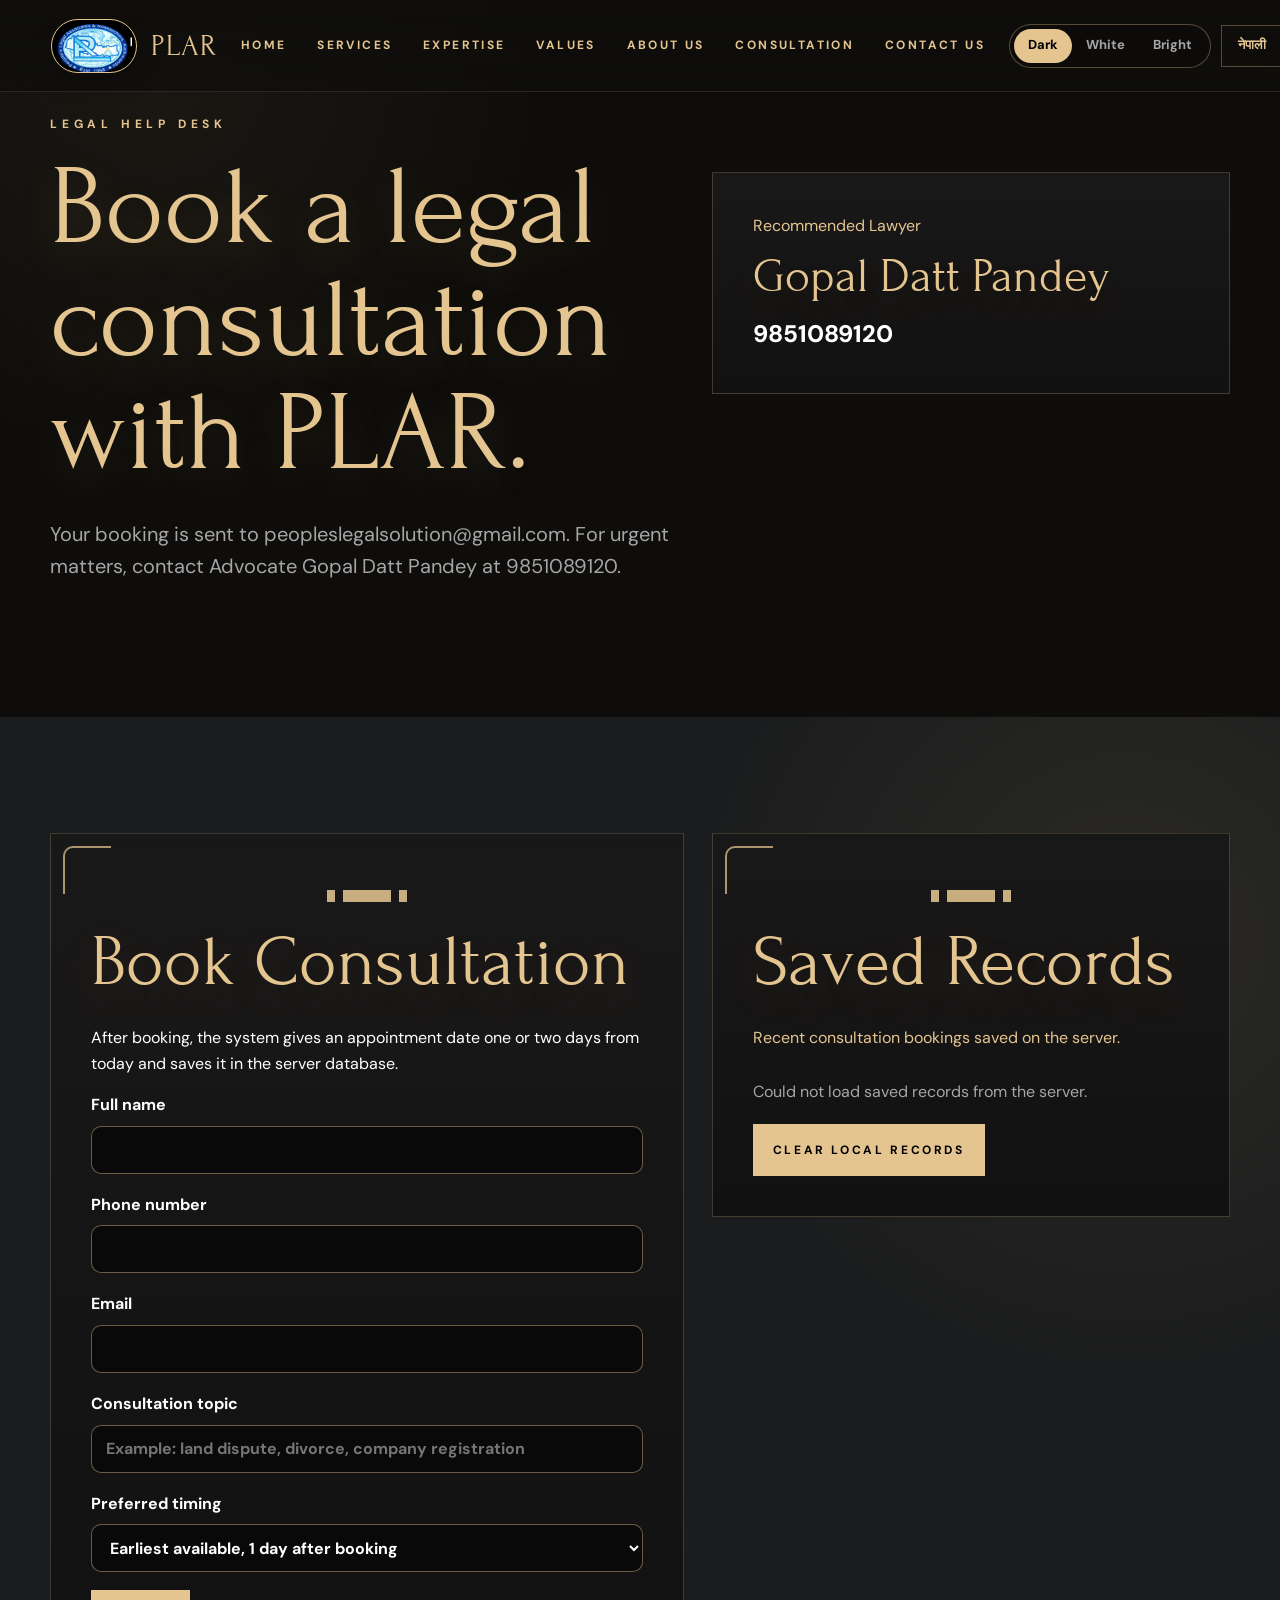
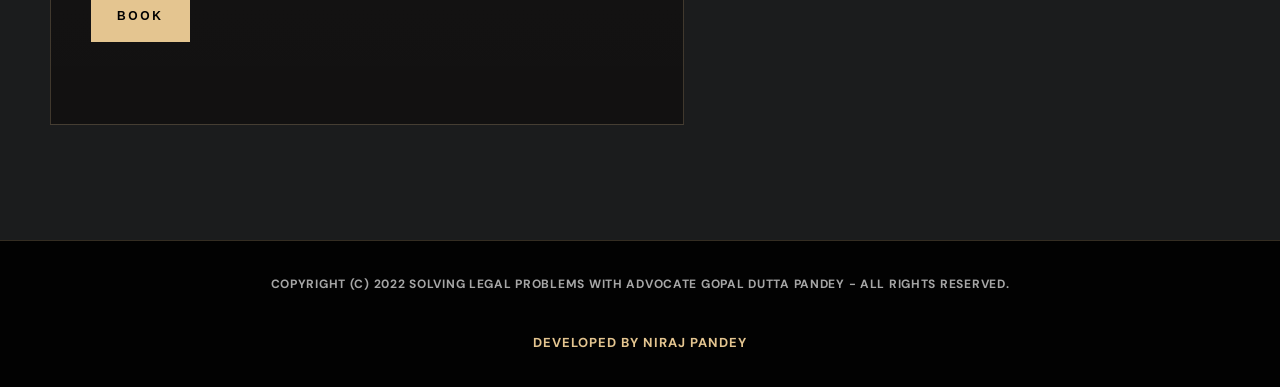
==== consultation.html @ d19a9595 "Fix static image paths for Pages" ====
<!DOCTYPE html>
<html lang="en">
<head>
  <meta charset="UTF-8">
  <meta name="viewport" content="width=device-width, initial-scale=1.0">
  <title>Consultation - People's Legal Associates and Researcher</title>
  <link rel="preconnect" href="https://fonts.googleapis.com">
  <link rel="preconnect" href="https://fonts.gstatic.com" crossorigin>
  <link href="https://fonts.googleapis.com/css2?family=DM+Sans:wght@400;700&family=Forum&display=swap" rel="stylesheet">
  <link rel="stylesheet" href="css/legal.css?v=23">
</head>
<body data-theme="dark">
  <header class="site-header">
    <a class="brand" href="index.html" aria-label="PLAR home">
      <span class="brand-mark"><img src="public/home/plar-seal-full.png" alt=""></span>
      <span class="brand-text">PLAR</span>
    </a>
    <button class="menu-toggle" type="button" aria-label="Toggle navigation" data-i18n="menu">Menu</button>
    <nav class="site-nav" aria-label="Primary navigation">
      <a href="index.html#home" data-i18n="navHome">Home</a>
      <a href="index.html#services" data-i18n="navServices">Services</a>
      <a href="index.html#expertise" data-i18n="navExpertise">Expertise</a>
      <a href="index.html#values" data-i18n="navValues">Values</a>
      <a href="index.html#about" data-i18n="navAbout">About Us</a>
      <a href="consultation.html" data-i18n="navConsultation">Consultation</a>
      <a href="index.html#contact" data-i18n="navContact">Contact Us</a>
    </nav>
    <div class="site-actions" aria-label="Display options">
      <div class="segmented-control" role="group" aria-label="Theme">
        <button type="button" class="mode-option is-active" data-theme-choice="dark" data-i18n="darkMode">Dark</button>
        <button type="button" class="mode-option" data-theme-choice="light" data-i18n="lightMode">White</button>
        <button type="button" class="mode-option" data-theme-choice="bright" data-i18n="brightMode">Bright</button>
      </div>
      <button type="button" class="language-toggle" data-lang-toggle data-i18n="languageButton">नेपाली</button>
      <a class="header-cta" href="#booking" data-i18n="bookConsultation">Book Consultation</a>
    </div>
  </header>

  <main>
    <section class="section consultation-hero">
      <div class="wrap page-kicker" data-i18n="kicker">Legal Help Desk</div>
      <div class="wrap consultation-grid">
        <div>
          <h1 data-i18n="heroTitle">Book a legal consultation with PLAR.</h1>
          <p class="consultation-lead" data-i18n="heroBody">Your booking is sent to peopleslegalsolution@gmail.com. For urgent matters, contact Advocate Gopal Datt Pandey at 9851089120.</p>
        </div>
        <aside class="lawyer-mini-card">
          <span data-i18n="recommended">Recommended Lawyer</span>
          <h2>Gopal Datt Pandey</h2>
          <a href="tel:+9779851089120">9851089120</a>
        </aside>
      </div>
    </section>

    <section id="booking" class="section">
      <div class="wrap booking-layout">
        <section class="tool-card">
          <h2 data-i18n="bookingTitle">Book Consultation</h2>
          <p data-i18n="bookingBody">After booking, the system gives an appointment date one or two days from today and saves it in the server database.</p>
          <form id="bookingForm" class="smart-form">
            <label><span data-i18n="fullName">Full name</span> <input name="name" type="text" autocomplete="name" required></label>
            <label><span data-i18n="phone">Phone number</span> <input name="phone" type="tel" autocomplete="tel" required></label>
            <label><span data-i18n="email">Email</span> <input name="email" type="email" autocomplete="email"></label>
            <label><span data-i18n="topic">Consultation topic</span> <input name="topic" type="text" required placeholder="Example: land dispute, divorce, company registration" data-i18n-placeholder="topicPlaceholder"></label>
            <label>
              <span data-i18n="timing">Preferred timing</span>
              <select name="timing" required>
                <option data-i18n="timingOne">Earliest available, 1 day after booking</option>
                <option data-i18n="timingTwo">2 days after booking</option>
              </select>
            </label>
            <button class="dark-button form-button" type="submit" data-i18n="book">Book</button>
            <p id="bookingStatus" class="form-status" role="status"></p>
          </form>
        </section>

        <aside class="records-card">
          <h2 data-i18n="recordsTitle">Saved Records</h2>
          <p data-i18n="recordsBody">Recent consultation bookings saved on the server.</p>
          <div id="savedRecords" class="saved-records"></div>
          <button id="clearRecords" class="clear-button" type="button" data-i18n="clearRecords">Clear Local Records</button>
        </aside>
      </div>
    </section>
  </main>

  <footer class="footer">
    <div class="wrap">
      <p data-i18n="copyright">Copyright (c) 2022 SOLVING LEGAL PROBLEMS WITH ADVOCATE GOPAL DUTTA PANDEY - All Rights Reserved.</p>
      <p class="developer-credit" data-i18n="developerCredit">Developed by Niraj Pandey</p>
    </div>
  </footer>

  <script src="js/consultation.js?v=4"></script>
</body>
</html>
---- css/legal.css ----
:root {
  --radius: 28px;
  --small-radius: 14px;
  --ease: 0.22s ease;
  --font-sans: Poppins, Arial, sans-serif;
  --font-serif: "Cormorant Garamond", Georgia, serif;
  --font-display: "Cormorant Garamond", Georgia, serif;
  --gold: #d4af37;
  --gold-light: #f3d879;
  --gold-soft: #c9a227;
  --gold-deep: #8f6d1f;
  --gold-shadow: #4c3810;
  --gold-hover: #e3c154;
}

body[data-theme="dark"] {
  --page: #080808;
  --page-glow: radial-gradient(circle at 18% 0%, rgba(212, 175, 55, 0.14), transparent 32%),
    linear-gradient(180deg, #080808 0%, #050505 100%);
  --navbar: #080808;
  --surface: #080808;
  --surface-2: #111111;
  --panel: #101010;
  --panel-soft: #15130d;
  --text: #f5f5f5;
  --muted: #e7e1d3;
  --quiet: #c9a227;
  --line: rgba(212, 175, 55, 0.34);
  --button: var(--gold);
  --button-hover: var(--gold-hover);
  --button-text: #080808;
  --shadow: rgba(0, 0, 0, 0.34);
  --section-title: #d4af37;
  --section-body: #f5f5f5;
  --hero-overlay: linear-gradient(90deg, rgba(0, 0, 0, 0.9) 0%, rgba(0, 0, 0, 0.62) 42%, rgba(0, 0, 0, 0.86) 100%),
    linear-gradient(0deg, rgba(0, 0, 0, 0.84) 0%, transparent 42%);
}

body[data-theme="light"] {
  --page: #080808;
  --page-glow: radial-gradient(circle at 18% 0%, rgba(212, 175, 55, 0.14), transparent 32%),
    linear-gradient(180deg, #080808 0%, #050505 100%);
  --navbar: #080808;
  --surface: #080808;
  --surface-2: #111111;
  --panel: #101010;
  --panel-soft: #15130d;
  --text: #f5f5f5;
  --muted: #e7e1d3;
  --quiet: #c9a227;
  --line: rgba(212, 175, 55, 0.34);
  --button: var(--gold);
  --button-hover: var(--gold-hover);
  --button-text: #080808;
  --shadow: rgba(0, 0, 0, 0.34);
  --section-title: #d4af37;
  --section-body: #f5f5f5;
  --hero-overlay: linear-gradient(90deg, rgba(0, 0, 0, 0.9) 0%, rgba(0, 0, 0, 0.62) 42%, rgba(0, 0, 0, 0.86) 100%),
    linear-gradient(0deg, rgba(0, 0, 0, 0.84) 0%, transparent 42%);
}

* {
  box-sizing: border-box;
}

html {
  scroll-behavior: smooth;
}

body {
  margin: 0;
  color: var(--text);
  background: var(--page);
  background-image: var(--page-glow);
  background-attachment: fixed;
  font-family: var(--font-sans);
  line-height: 1.6;
  text-rendering: optimizeLegibility;
  transition: background-color var(--ease), color var(--ease);
}

img {
  display: block;
  max-width: 100%;
  height: auto;
}

a {
  color: inherit;
  text-decoration: none;
}

.wrap {
  width: min(1560px, calc(100% - 48px));
  margin: 0 auto;
}

.site-header {
  position: fixed;
  inset: 22px 0 auto;
  z-index: 20;
  width: min(1560px, calc(100% - 48px));
  min-height: 74px;
  margin: 0 auto;
  display: flex;
  align-items: center;
  gap: 24px;
  padding: 14px 22px;
  border: 1px solid color-mix(in srgb, var(--gold) 70%, transparent);
  border-radius: 999px;
  background: var(--navbar);
  box-shadow:
    0 0 0 5px rgba(9, 9, 9, 0.16),
    0 22px 60px var(--shadow);
  backdrop-filter: blur(22px);
  -webkit-backdrop-filter: blur(22px);
}

.brand {
  display: inline-flex;
  align-items: center;
  gap: 12px;
  flex: 0 0 auto;
  min-width: max-content;
}

.brand-mark {
  display: grid;
  width: 78px;
  height: 48px;
  place-items: center;
  overflow: hidden;
  border: 1px solid color-mix(in srgb, var(--button) 64%, transparent);
  border-radius: 999px;
  background: #071b50;
  box-shadow: 0 10px 24px rgba(0, 0, 0, 0.22);
}

.brand-mark img {
  width: 100%;
  max-width: 100%;
  height: 100%;
  object-fit: contain;
  padding: 2px;
}

.brand-text {
  font-family: var(--font-serif);
  font-size: 30px;
  font-weight: 700;
  line-height: 1;
  letter-spacing: 0.03em;
}

.site-nav {
  margin: 0 auto;
  display: flex;
  align-items: center;
  gap: 26px;
}

.site-nav a {
  color: var(--muted);
  font-size: 13px;
  font-weight: 800;
  letter-spacing: 0.02em;
  white-space: nowrap;
  transition: color var(--ease);
}

.site-nav a:hover {
  color: var(--text);
}

.site-actions {
  display: flex;
  align-items: center;
  gap: 10px;
}

.segmented-control {
  display: flex;
  padding: 4px;
  border: 1px solid var(--line);
  border-radius: 999px;
  background: color-mix(in srgb, var(--panel-soft) 82%, transparent);
}

.mode-option,
.language-toggle,
.menu-toggle {
  border: 0;
  color: var(--muted);
  background: transparent;
  font: inherit;
  font-size: 13px;
  font-weight: 700;
  cursor: pointer;
}

.mode-option {
  min-height: 34px;
  padding: 0 14px;
  border-radius: 999px;
}

.mode-option.is-active {
  background: var(--button);
  color: var(--button-text);
}

.language-toggle {
  min-height: 42px;
  padding: 0 16px;
  border: 1px solid var(--line);
  border-radius: 999px;
  color: var(--text);
}

.header-cta,
.dark-button,
.primary-button,
.secondary-button,
.floating-cta {
  display: inline-flex;
  min-height: 46px;
  align-items: center;
  justify-content: center;
  padding: 0 24px;
  border: 1px solid var(--line);
  border-radius: 999px;
  font-weight: 800;
  letter-spacing: 0.02em;
  transition: transform var(--ease), background var(--ease), color var(--ease), border-color var(--ease);
}

.header-cta,
.primary-button,
.dark-button {
  background: var(--button);
  color: var(--button-text);
  border-color: transparent;
}

.secondary-button,
.floating-cta {
  border-color: color-mix(in srgb, var(--gold) 58%, transparent);
  background: rgba(9, 9, 9, 0.62);
  color: var(--gold);
}

.header-cta:hover,
.dark-button:hover,
.primary-button:hover,
.secondary-button:hover,
.floating-cta:hover {
  background: var(--button-hover);
  color: var(--button-text);
  transform: translateY(-2px);
}

.menu-toggle {
  display: none;
}

.section {
  width: min(1660px, calc(100% - 32px));
  margin: 24px auto;
  padding: 96px 0;
  border: 1px solid color-mix(in srgb, var(--gold-light) 42%, var(--gold-deep) 58%);
  border-radius: var(--radius);
  box-shadow:
    inset 0 0 0 10px rgba(12, 10, 6, 0.38),
    inset 0 0 0 18px rgba(244, 221, 162, 0.08),
    0 0 0 8px rgba(79, 55, 21, 0.28),
    0 34px 110px rgba(0, 0, 0, 0.24);
}

.section:not(.hero) {
  position: relative;
  isolation: isolate;
  overflow: hidden;
  background:
    radial-gradient(ellipse at 72% 18%, rgba(212, 175, 55, 0.18), transparent 42%),
    radial-gradient(ellipse at 12% 82%, rgba(201, 162, 39, 0.12), transparent 38%),
    linear-gradient(135deg, #080808 0%, #101010 48%, #080808 100%);
  color: var(--text);
}

.section:not(.hero)::before {
  content: "";
  position: absolute;
  inset: 0;
  z-index: -1;
  background:
    linear-gradient(110deg, rgba(0, 0, 0, 0.7), transparent 42% 58%, rgba(0, 0, 0, 0.72)),
    linear-gradient(0deg, rgba(0, 0, 0, 0.5), transparent 44%, rgba(0, 0, 0, 0.44));
  pointer-events: none;
}

.hero {
  padding-top: 118px;
  padding-bottom: 48px;
  background:
    radial-gradient(ellipse at 48% 50%, rgba(212, 175, 55, 0.18), rgba(201, 162, 39, 0.1) 28%, transparent 62%),
    linear-gradient(135deg, #080808 0%, #0f0f0f 44%, rgba(212, 175, 55, 0.22) 50%, #0d0d0d 58%, #080808 100%);
}

.hero-shell {
  position: relative;
  min-height: max(940px, calc(100vh - 48px));
  overflow: hidden;
  border: 6px solid color-mix(in srgb, var(--gold) 86%, transparent);
  border-radius: var(--radius);
  background: #080808;
  box-shadow: 0 34px 110px var(--shadow);
}

.hero-stage {
  position: absolute;
  inset: 0;
  overflow: hidden;
}

.hero-stage::before {
  content: "";
  position: absolute;
  inset: 0 0 0 41%;
  z-index: 1;
  background: inherit;
  backdrop-filter: blur(24px);
}

.hero-slide {
  position: absolute;
  inset: 0;
  width: 100%;
  height: 100%;
  object-fit: cover;
  object-position: 24% center;
  opacity: 0;
  transform: scale(1.03);
  transition: opacity 0.65s ease, transform 1.2s ease;
}

.hero-slide.is-active {
  opacity: 1;
  transform: scale(1);
}

.hero-scrim {
  position: absolute;
  inset: 0;
  z-index: 2;
  background: var(--hero-overlay);
}

.hero-scrim::after {
  content: "";
  position: absolute;
  inset: 0;
  background: linear-gradient(90deg, transparent 0 38%, color-mix(in srgb, var(--surface) 74%, transparent) 58%, color-mix(in srgb, var(--surface) 94%, transparent) 100%);
  backdrop-filter: blur(18px);
  mask-image: linear-gradient(90deg, transparent 0%, #000 44%, #000 100%);
}

body[data-theme="light"] .hero-scrim::after {
  background: linear-gradient(90deg, transparent 0 38%, rgba(9, 9, 9, 0.76) 58%, rgba(9, 9, 9, 0.94) 100%);
  backdrop-filter: blur(18px);
}

.hero-content {
  position: relative;
  z-index: 3;
  width: min(720px, calc(100% - 64px));
  padding: clamp(118px, 14vh, 160px) 0 310px;
  margin-left: clamp(28px, 5vw, 78px);
}

.hero-kicker {
  display: flex;
  gap: 12px;
  align-items: center;
  margin-bottom: 28px;
  color: var(--muted);
  font-size: 16px;
  font-weight: 600;
}

.hero-kicker::before {
  content: "";
  width: 42px;
  height: 1px;
  background: currentColor;
}

h1,
h2,
h3,
p {
  margin-top: 0;
}

h1,
h2,
h3 {
  color: var(--section-title);
}

h1 {
  margin-bottom: 34px;
  font-family: var(--font-serif);
  font-size: clamp(50px, 5.8vw, 92px);
  line-height: 0.96;
  font-weight: 700;
  letter-spacing: 0;
  text-transform: uppercase;
}

h2 {
  margin-bottom: 24px;
  font-family: var(--font-serif);
  font-size: clamp(42px, 5.3vw, 82px);
  line-height: 0.98;
  font-weight: 700;
  letter-spacing: 0;
}

h3 {
  font-family: var(--font-serif);
  margin-bottom: 12px;
  font-size: 30px;
  line-height: 1.25;
}

.hero-points,
.check-list {
  padding: 0;
  list-style: none;
}

.hero-points {
  display: grid;
  gap: 12px;
  margin: 0 0 34px;
  color: var(--text);
  font-size: 18px;
}

.hero-points li::before {
  content: "-";
  margin-right: 10px;
}

.hero-buttons {
  display: flex;
  flex-wrap: wrap;
  gap: 14px;
}

.hero-footer {
  position: absolute;
  z-index: 4;
  left: clamp(28px, 5vw, 78px);
  right: clamp(28px, 5vw, 78px);
  bottom: 28px;
  display: grid;
  grid-template-columns: minmax(240px, 1.05fr) repeat(3, minmax(150px, 0.65fr));
  gap: 0;
  align-items: stretch;
  overflow: hidden;
  border: 1px solid rgba(201, 168, 106, 0.42);
  border-radius: 22px;
  background:
    linear-gradient(90deg, rgba(244, 221, 162, 0.12), transparent 22% 78%, rgba(141, 106, 47, 0.18)),
    rgba(7, 7, 7, 0.78);
  box-shadow:
    inset 0 1px 0 rgba(255, 255, 255, 0.08),
    0 24px 72px rgba(0, 0, 0, 0.26);
  backdrop-filter: blur(16px);
}

.hero-next {
  position: absolute;
  z-index: 4;
  right: clamp(28px, 5vw, 78px);
  top: 50%;
  display: grid;
  width: 76px;
  height: 76px;
  place-items: center;
  border: 1px solid var(--line);
  border-radius: 50%;
  background: color-mix(in srgb, var(--surface) 42%, transparent);
  color: var(--text);
  font-size: 58px;
  line-height: 1;
  cursor: pointer;
  transform: translateY(-50%);
  transition: transform var(--ease), background var(--ease);
}

.hero-next:hover {
  background: var(--button);
  color: var(--button-text);
  transform: translateY(-50%) scale(1.04);
}

.hero-progress {
  grid-column: 1 / -1;
  position: relative;
  z-index: 4;
  display: flex;
  width: clamp(150px, 16vw, 260px);
  gap: 10px;
  align-self: end;
  margin: 0 0 20px 28px;
}

.hero-progress button {
  width: 100%;
  height: 6px;
  padding: 0;
  border: 0;
  border-radius: 999px;
  background: color-mix(in srgb, var(--gold) 38%, transparent);
  cursor: pointer;
}

.hero-progress button.is-active {
  background: var(--gold);
}

.gold-line-divider {
  height: 28px;
  margin: 0 auto;
  overflow: hidden;
}

.gold-line-divider span {
  display: block;
  width: 100%;
  height: 2px;
  background: linear-gradient(90deg, transparent, var(--gold-soft), var(--gold), var(--gold-soft), transparent);
  box-shadow: 0 0 28px rgba(212, 175, 55, 0.46);
  transform-origin: left;
  animation: goldLineSweep 3.2s ease-in-out infinite;
}

@keyframes goldLineSweep {
  0% {
    transform: scaleX(0.18);
    opacity: 0.45;
  }
  50% {
    transform: scaleX(1);
    opacity: 1;
  }
  100% {
    transform: scaleX(0.18);
    opacity: 0.45;
  }
}

.hero-footer p,
.metric span {
  margin: 0;
  color: var(--muted);
}

.hero-footer > p {
  display: flex;
  min-height: 118px;
  align-items: center;
  padding: 22px 28px;
  border-right: 1px solid rgba(201, 168, 106, 0.26);
  font-size: 17px;
  font-weight: 700;
}

.metric {
  display: grid;
  min-height: 118px;
  place-content: center;
  padding: 20px 24px;
  border-left: 1px solid rgba(201, 168, 106, 0.18);
  text-align: center;
}

.metric strong {
  display: block;
  color: var(--gold-light);
  font-family: var(--font-serif);
  font-size: clamp(44px, 5.2vw, 82px);
  line-height: 0.95;
  font-weight: 700;
  letter-spacing: 0;
  text-shadow: 0 14px 38px rgba(201, 168, 106, 0.18);
}

.metric span {
  display: block;
  margin-top: 8px;
  color: var(--gold-soft);
  font-size: 16px;
  font-weight: 700;
}

.soft-band {
  background:
    radial-gradient(ellipse at 72% 42%, rgba(212, 175, 55, 0.16), rgba(201, 162, 39, 0.08) 30%, transparent 62%),
    linear-gradient(135deg, #080808 0%, #101010 52%, #080808 100%);
}

.welcome img,
.expert-layout img,
.lawyer-layout img {
  overflow: hidden;
  border-radius: var(--small-radius);
}

.welcome img,
.expert-layout img,
.lawyer-layout img,
.map-frame,
.tool-card,
.records-card,
.contact-card,
.about-panel,
.service-grid article,
.profile-grid article,
.results-grid article,
.testimonial-grid article,
.blog-grid article,
.consultation-home-grid {
  border: 1px solid color-mix(in srgb, var(--gold) 66%, transparent);
  box-shadow: 0 24px 80px rgba(201, 168, 106, 0.12), 0 22px 70px color-mix(in srgb, var(--shadow) 62%, transparent);
}

.welcome img,
.expert-layout img,
.lawyer-layout img {
  outline: 1px solid color-mix(in srgb, var(--gold) 38%, transparent);
  outline-offset: 8px;
}

.split,
.expert-layout,
.lawyer-layout,
.values-grid,
.contact-grid {
  display: grid;
  grid-template-columns: repeat(2, minmax(0, 1fr));
  gap: 56px;
  align-items: center;
}

.profile-grid,
.results-grid,
.testimonial-grid,
.blog-grid,
.consultation-home-grid {
  display: grid;
  gap: 24px;
}

.profile-grid {
  grid-template-columns: repeat(3, minmax(0, 1fr));
  margin-top: 28px;
}

.profile-grid article,
.results-grid article,
.testimonial-grid article,
.blog-grid article {
  position: relative;
  overflow: hidden;
  padding: 30px;
  border-radius: var(--small-radius);
  background:
    linear-gradient(135deg, rgba(212, 175, 55, 0.1), transparent 36%),
    rgba(8, 8, 8, 0.86);
}

.profile-grid article::before,
.results-grid article::before,
.testimonial-grid article::before,
.blog-grid article::before {
  content: "";
  position: absolute;
  inset: 0 auto 0 0;
  width: 4px;
  background: linear-gradient(180deg, var(--gold), var(--gold-soft));
}

.profile-grid span,
.blog-grid span,
.testimonial-grid span {
  display: block;
  margin-bottom: 12px;
  color: var(--gold-soft);
  font-size: 12px;
  font-weight: 800;
  letter-spacing: 0.12em;
  text-transform: uppercase;
}

.profile-grid p,
.results-grid span,
.testimonial-grid p,
.blog-grid p,
.consultation-home-grid p {
  color: var(--section-body);
}

.results-grid {
  grid-template-columns: repeat(4, minmax(0, 1fr));
}

.results-grid article {
  min-height: 190px;
  display: grid;
  align-content: center;
}

.results-grid strong {
  display: block;
  color: var(--gold);
  font-family: var(--font-serif);
  font-size: clamp(42px, 4.6vw, 76px);
  line-height: 0.95;
}

.results-grid span {
  margin-top: 10px;
  font-weight: 700;
}

.testimonial-grid,
.blog-grid {
  grid-template-columns: repeat(3, minmax(0, 1fr));
}

.testimonial-grid p {
  font-family: var(--font-serif);
  font-size: clamp(24px, 2.2vw, 34px);
  line-height: 1.2;
}

.blog-grid h3 {
  color: var(--gold);
}

.consultation-home-grid {
  grid-template-columns: minmax(0, 0.9fr) minmax(360px, 1.1fr);
  align-items: start;
  padding: clamp(28px, 4vw, 54px);
  border-radius: var(--radius);
  background:
    radial-gradient(ellipse at 20% 10%, rgba(212, 175, 55, 0.16), transparent 44%),
    rgba(8, 8, 8, 0.88);
}

.values-grid {
  position: relative;
}

.values-grid::before {
  content: "";
  position: absolute;
  top: -44px;
  bottom: -44px;
  left: 50%;
  z-index: -1;
  width: clamp(96px, 12vw, 230px);
  border-inline: 1px solid rgba(244, 221, 162, 0.18);
  background:
    linear-gradient(90deg, transparent, rgba(244, 221, 162, 0.34) 28%, rgba(201, 168, 106, 0.46) 50%, rgba(141, 106, 47, 0.28) 72%, transparent),
    radial-gradient(ellipse at center, rgba(244, 221, 162, 0.36), transparent 70%);
  filter: blur(0.2px);
  transform: translateX(-50%);
  pointer-events: none;
}

.values-grid > * {
  position: relative;
  z-index: 1;
}

.split p,
.section-head p,
.expert-layout p,
.lawyer-layout p,
.about-panel p,
.service-grid p,
.check-list,
.contact-item p {
  color: var(--section-body);
  font-size: 18px;
}

.section:not(.hero) h1,
.section:not(.hero) h2 {
  color: var(--gold);
  text-shadow: 0 14px 44px rgba(201, 168, 106, 0.16);
}

.section:not(.hero) h3,
.section:not(.hero) .section-head p,
.section:not(.hero) .split p,
.section:not(.hero) .expert-layout p,
.section:not(.hero) .lawyer-layout p,
.section:not(.hero) .about-panel p,
.section:not(.hero) .service-grid p,
.section:not(.hero) .check-list,
.section:not(.hero) .contact-item p {
  color: var(--section-body);
}

.section:not(.hero) .section-head {
  border-bottom: 1px solid rgba(201, 168, 106, 0.28);
  padding-bottom: 24px;
}

.section:not(.hero) .section-head h2 {
  font-family: var(--font-serif);
  font-weight: 700;
  letter-spacing: 0;
  text-transform: uppercase;
}

.section-head {
  display: flex;
  justify-content: space-between;
  gap: 40px;
  align-items: end;
  margin-bottom: 34px;
}

.section-head.centered {
  justify-content: center;
  text-align: center;
}

.text-link {
  color: var(--gold);
  font-weight: 800;
  border-bottom: 1px solid currentColor;
}

.service-grid {
  display: grid;
  grid-template-columns: repeat(2, minmax(0, 1fr));
  gap: 24px;
}

.service-grid article,
.contact-card,
.about-panel,
.lawyer-mini-card,
.tool-card,
.records-card {
  position: relative;
  border: 1px solid color-mix(in srgb, var(--gold) 58%, var(--line));
  border-radius: var(--small-radius);
  background:
    linear-gradient(145deg, rgba(201, 168, 106, 0.14), transparent 32%),
    linear-gradient(180deg, rgba(255, 255, 255, 0.055), transparent 48%),
    rgba(23, 23, 23, 0.94);
  padding: 40px;
  box-shadow:
    inset 0 1px 0 rgba(255, 255, 255, 0.07),
    0 22px 70px rgba(0, 0, 0, 0.34);
}

.service-grid article::before,
.contact-card::before,
.about-panel::before,
.tool-card::before,
.records-card::before {
  content: "";
  position: absolute;
  inset: 12px auto auto 12px;
  width: 46px;
  height: 46px;
  border-top: 2px solid var(--gold);
  border-left: 2px solid var(--gold);
  border-radius: 10px 0 0;
  pointer-events: none;
  opacity: 0.72;
}

.service-grid article {
  transition: transform var(--ease), border-color var(--ease);
}

.service-grid article:hover {
  border-color: color-mix(in srgb, var(--gold) 86%, transparent);
  transform: translateY(-6px);
}

.icon-arrow {
  display: grid;
  width: 48px;
  height: 48px;
  place-items: center;
  margin-bottom: 28px;
  border: 1px solid color-mix(in srgb, var(--gold) 56%, transparent);
  border-radius: 12px;
  background: rgba(201, 168, 106, 0.08);
  color: var(--gold);
}

.icon-arrow::before {
  content: ">";
  font-size: 22px;
  transform: rotate(-45deg);
}

.check-list {
  margin: 28px 0 0;
}

.check-list li {
  position: relative;
  padding-left: 34px;
  margin-bottom: 16px;
}

.check-list li::before {
  content: "";
  position: absolute;
  left: 0;
  top: 8px;
  width: 16px;
  height: 16px;
  border-radius: 50%;
  background: var(--button);
}

.check-list li::after {
  content: "";
  position: absolute;
  left: 5px;
  top: 12px;
  width: 5px;
  height: 8px;
  border: solid var(--button-text);
  border-width: 0 2px 2px 0;
  transform: rotate(45deg);
}

.expert-layout img,
.lawyer-layout img {
  width: min(100%, 500px);
  justify-self: end;
  box-shadow: 0 0 0 1px color-mix(in srgb, var(--gold) 58%, transparent),
    0 0 0 10px color-mix(in srgb, var(--gold) 10%, transparent),
    0 34px 100px rgba(0, 0, 0, 0.42);
}

.expert-layout img.profile-photo {
  width: min(100%, 520px);
  aspect-ratio: 4 / 5;
  object-fit: cover;
  object-position: center top;
}

.welcome img {
  box-shadow: 0 0 0 1px color-mix(in srgb, var(--gold) 62%, transparent),
    0 0 0 10px color-mix(in srgb, var(--gold) 10%, transparent),
    0 30px 90px rgba(0, 0, 0, 0.36);
}

.lawyer-layout {
  margin-top: 36px;
}

.lawyer-section h2 {
  color: var(--gold);
  text-shadow: none;
}

.lawyer-layout p {
  color: var(--section-body);
  font-weight: 600;
}

.value-tags {
  display: grid;
  grid-template-columns: repeat(2, minmax(0, 1fr));
  gap: 12px;
}

.value-tags span {
  padding: 14px 16px;
  border: 1px solid rgba(201, 168, 106, 0.36);
  border-radius: 999px;
  background:
    linear-gradient(90deg, rgba(201, 168, 106, 0.16), rgba(9, 9, 9, 0.72)),
    rgba(17, 17, 17, 0.82);
  color: var(--gold-light);
  font-weight: 700;
}

body[data-theme="dark"] .site-nav a,
body[data-theme="dark"] .brand,
body[data-theme="dark"] .language-toggle,
body[data-theme="dark"] .menu-toggle {
  color: var(--gold);
}

body[data-theme="light"] .site-nav a,
body[data-theme="light"] .brand,
body[data-theme="light"] .language-toggle,
body[data-theme="light"] .menu-toggle {
  color: var(--gold);
}

.gallery-section {
  overflow: hidden;
}

.gallery-library {
  position: relative;
  border: 1px solid rgba(201, 168, 106, 0.38);
  border-radius: var(--radius);
  background:
    radial-gradient(ellipse at 50% 34%, rgba(244, 221, 162, 0.28), transparent 52%),
    linear-gradient(180deg, rgba(255, 255, 255, 0.07), transparent 34%),
    linear-gradient(135deg, rgba(79, 55, 21, 0.66), rgba(0, 0, 0, 0) 42%),
    rgba(12, 12, 12, 0.72);
  box-shadow:
    inset 0 1px 0 rgba(255, 255, 255, 0.08),
    0 36px 100px rgba(0, 0, 0, 0.36);
  padding: clamp(18px, 2vw, 30px);
}

.gallery-library::before,
.gallery-library::after {
  content: "";
  position: absolute;
  top: 0;
  bottom: 0;
  z-index: 2;
  width: clamp(28px, 6vw, 96px);
  pointer-events: none;
}

.gallery-library::before {
  left: 0;
  background: linear-gradient(90deg, rgba(12, 12, 12, 0.98), transparent);
}

.gallery-library::after {
  right: 0;
  background: linear-gradient(270deg, rgba(12, 12, 12, 0.98), transparent);
}

.gallery-toolbar {
  position: relative;
  z-index: 4;
  display: grid;
  grid-template-columns: 52px minmax(120px, 1fr) 52px;
  gap: 14px;
  align-items: center;
  margin-bottom: 20px;
}

.gallery-control {
  display: grid;
  width: 52px;
  height: 52px;
  place-items: center;
  border: 1px solid rgba(201, 168, 106, 0.58);
  border-radius: 50%;
  background: rgba(20, 20, 20, 0.86);
  color: var(--gold);
  font-size: 36px;
  line-height: 1;
  cursor: pointer;
  transition: transform var(--ease), background var(--ease), color var(--ease);
}

.gallery-control:hover {
  background: var(--gold);
  color: #111111;
  transform: translateY(-2px);
}

.gallery-rail {
  height: 8px;
  overflow: hidden;
  border-radius: 999px;
  background: rgba(255, 255, 255, 0.18);
}

.gallery-rail span {
  display: block;
  width: 18%;
  height: 100%;
  border-radius: inherit;
  background: linear-gradient(90deg, var(--gold), #f1dba8);
  transform: translateX(var(--gallery-progress, 0%));
  transition: transform 0.25s ease;
}

.gallery-grid {
  position: relative;
  z-index: 3;
  display: flex;
  gap: clamp(18px, 2vw, 30px);
  align-items: stretch;
  overflow-x: auto;
  overscroll-behavior-inline: contain;
  padding: 10px clamp(12px, 2vw, 26px) 28px;
  scroll-behavior: smooth;
  scroll-padding-inline: clamp(12px, 2vw, 26px);
  scroll-snap-type: x mandatory;
  scrollbar-color: var(--gold) rgba(255, 255, 255, 0.18);
  scrollbar-width: thin;
}

.gallery-grid::-webkit-scrollbar {
  height: 12px;
}

.gallery-grid::-webkit-scrollbar-track {
  border-radius: 999px;
  background: rgba(255, 255, 255, 0.14);
}

.gallery-grid::-webkit-scrollbar-thumb {
  border: 3px solid rgba(17, 17, 17, 0.9);
  border-radius: 999px;
  background: var(--gold);
}

.gallery-card {
  position: relative;
  display: flex;
  flex-direction: column;
  flex: 0 0 clamp(310px, 34vw, 520px);
  min-height: 0;
  margin: 0;
  overflow: hidden;
  border: 2px solid rgba(201, 168, 106, 0.76);
  border-radius: 10px;
  background:
    linear-gradient(135deg, rgba(250, 230, 176, 0.22), transparent 38%),
    linear-gradient(180deg, rgba(255, 255, 255, 0.08), transparent 42%),
    #171717;
  box-shadow:
    inset 0 0 0 8px rgba(201, 168, 106, 0.16),
    0 0 0 6px rgba(201, 168, 106, 0.08),
    0 28px 70px rgba(0, 0, 0, 0.32);
  scroll-snap-align: center;
  transition: transform 0.35s ease, box-shadow 0.35s ease;
}

.gallery-card:hover {
  transform: translateY(-8px);
  box-shadow:
    inset 0 0 0 8px rgba(201, 168, 106, 0.22),
    0 0 0 7px rgba(201, 168, 106, 0.12),
    0 36px 86px rgba(0, 0, 0, 0.38);
}

.gallery-card img {
  width: 100%;
  height: clamp(420px, 52vw, 720px);
  padding: clamp(16px, 2vw, 28px);
  border-radius: 8px;
  background:
    linear-gradient(135deg, rgba(255, 255, 255, 0.18), transparent 32%),
    #23211d;
  object-fit: contain;
  object-position: center;
  transition: transform 0.5s ease, filter 0.5s ease;
}

.gallery-card:hover img {
  transform: scale(1.015);
  filter: contrast(1.04) saturate(1.05);
}

.gallery-card figcaption {
  position: relative;
  z-index: 4;
  width: 100%;
  padding: 14px 18px 16px;
  border-top: 1px solid color-mix(in srgb, var(--gold) 36%, transparent);
  background: color-mix(in srgb, var(--panel) 90%, #000 10%);
  color: var(--gold-light);
  font-size: 13px;
  font-weight: 800;
  line-height: 1.35;
  letter-spacing: 0;
}

.gallery-card::before,
.gallery-card::after {
  content: "";
  position: absolute;
  z-index: 3;
  width: 54px;
  height: 54px;
  pointer-events: none;
  opacity: 0.82;
}

.gallery-card::before {
  top: 18px;
  left: 18px;
  border-top: 2px solid var(--gold);
  border-left: 2px solid var(--gold);
}

.gallery-card::after {
  right: 18px;
  bottom: 62px;
  border-right: 2px solid var(--gold);
  border-bottom: 2px solid var(--gold);
}

.gallery-card.is-missing {
  display: none;
}

.quote {
  width: fit-content;
  max-width: calc(100% - 48px);
  margin: 56px auto 0;
  padding: 22px 32px;
  border: 1px solid var(--line);
  border-radius: var(--small-radius);
  background:
    linear-gradient(90deg, rgba(79, 55, 21, 0.56), transparent 24% 76%, rgba(79, 55, 21, 0.56)),
    #090909;
  color: var(--text);
  font-family: var(--font-serif);
  font-size: clamp(22px, 3vw, 30px);
  font-style: normal;
  text-align: center;
}

.about-panel {
  max-width: 960px;
}

.lead {
  color: var(--muted);
  font-family: var(--font-serif);
  font-size: clamp(28px, 4vw, 42px);
  font-style: italic;
  line-height: 1.2;
}

.contact-grid {
  align-items: stretch;
}

.map-frame {
  min-height: 520px;
  padding: 8px;
  border: 1px solid var(--line);
  border-radius: var(--small-radius);
  background: var(--panel);
}

.map-frame iframe {
  width: 100%;
  height: 100%;
  min-height: 500px;
  border: 0;
  border-radius: 10px;
  filter: grayscale(1) contrast(0.95);
}

.contact-card h3 {
  margin-bottom: 30px;
}

.contact-item {
  padding: 22px 0;
  border-top: 1px solid var(--line);
}

.contact-item span {
  display: block;
  margin-bottom: 8px;
  color: var(--quiet);
  font-size: 12px;
  font-weight: 800;
  letter-spacing: 0.14em;
  text-transform: uppercase;
}

.contact-actions {
  display: flex;
  gap: 12px;
  flex-wrap: wrap;
  margin-top: 18px;
}

.footer {
  border-top: 1px solid var(--line);
  width: min(1660px, calc(100% - 32px));
  margin: 24px auto;
  border: 1px solid color-mix(in srgb, var(--gold) 54%, transparent);
  border-radius: var(--radius);
  background:
    radial-gradient(ellipse at 50% 0%, rgba(212, 175, 55, 0.14), transparent 48%),
    #080808;
  padding: 34px 0;
  color: var(--gold);
  font-size: 12px;
  font-weight: 700;
  letter-spacing: 0.06em;
  text-align: center;
  text-transform: uppercase;
}

.footer .wrap {
  display: grid;
  gap: 18px;
  justify-items: center;
}

.footer-brand {
  display: inline-flex;
  align-items: center;
  gap: 12px;
  color: var(--gold);
  font-family: var(--font-serif);
  font-size: 32px;
  font-weight: 700;
  letter-spacing: 0.04em;
}

.footer-brand .brand-mark {
  width: 74px;
  height: 46px;
}

.consultation-hero {
  padding-top: 132px;
  background: var(--surface);
}

.page-kicker {
  margin-bottom: 18px;
  color: var(--quiet);
  font-size: 12px;
  font-weight: 800;
  letter-spacing: 0.18em;
  text-transform: uppercase;
}

.consultation-grid,
.booking-layout {
  display: grid;
  grid-template-columns: minmax(0, 1.1fr) minmax(340px, 0.9fr);
  gap: 28px;
  align-items: start;
}

.consultation-lead {
  max-width: 760px;
  color: var(--muted);
  font-size: 20px;
}

.lawyer-mini-card {
  margin-top: 20px;
}

.tool-card h2,
.records-card h2,
.lawyer-mini-card h2 {
  color: var(--section-title);
}

.lawyer-mini-card span,
.form-status,
.records-card > p,
.saved-records span {
  color: var(--quiet);
}

.lawyer-mini-card h2 {
  margin: 12px 0;
  font-size: clamp(30px, 4vw, 48px);
}

.lawyer-mini-card a {
  font-size: 24px;
  font-weight: 800;
}

.smart-form {
  display: grid;
  gap: 18px;
}

.smart-form label {
  display: grid;
  gap: 8px;
  color: var(--text);
  font-weight: 700;
}

.smart-form input,
.smart-form select,
.smart-form textarea {
  width: 100%;
  border: 1px solid color-mix(in srgb, var(--gold) 44%, transparent);
  border-radius: 10px;
  background: #090909;
  color: var(--gold);
  font: inherit;
  font-size: 16px;
  outline: none;
}

.smart-form input,
.smart-form select {
  min-height: 48px;
  padding: 0 14px;
}

.smart-form textarea {
  padding: 14px;
  resize: vertical;
}

.smart-form input:focus,
.smart-form select:focus,
.smart-form textarea:focus {
  border-color: var(--gold);
  box-shadow: 0 0 0 3px color-mix(in srgb, var(--gold) 18%, transparent);
}

.form-button {
  width: fit-content;
  border: 0;
  cursor: pointer;
}

.form-status {
  min-height: 24px;
  margin: 0;
}

.clear-button {
  min-height: 48px;
  border: 0;
  border-radius: 10px;
  background: var(--button);
  color: var(--button-text);
  font: inherit;
  font-weight: 800;
  padding: 0 18px;
  cursor: pointer;
}

.saved-records {
  display: grid;
  gap: 12px;
  margin: 20px 0;
}

.saved-records article {
  padding: 16px;
  border: 1px solid var(--line);
  border-radius: 10px;
  background: var(--surface);
}

.saved-records strong,
.saved-records span {
  display: block;
}

.saved-records p {
  margin: 8px 0 0;
  color: var(--muted);
}

body[data-lang="ne"] {
  letter-spacing: 0;
}

body[data-lang="ne"] h1 {
  max-width: 860px;
  font-size: clamp(38px, 5vw, 72px);
}

@media (max-width: 1180px) {
  .site-header {
    justify-content: space-between;
  }

  .menu-toggle {
    display: inline-flex;
    align-items: center;
    min-height: 40px;
    color: var(--text);
  }

  .site-nav {
    position: fixed;
    top: 104px;
    left: 24px;
    right: 24px;
    display: none;
    flex-direction: column;
    align-items: flex-start;
    padding: 28px;
    border: 1px solid var(--line);
    border-radius: 24px;
    background: var(--surface);
    box-shadow: 0 30px 80px var(--shadow);
  }

  .site-nav.is-open {
    display: flex;
  }

  .header-cta {
    display: none;
  }

  .hero-footer,
  .split,
  .expert-layout,
  .lawyer-layout,
  .values-grid,
  .contact-grid,
  .consultation-grid,
  .booking-layout,
  .profile-grid,
  .results-grid,
  .testimonial-grid,
  .blog-grid,
  .consultation-home-grid,
  .service-grid {
    grid-template-columns: 1fr;
  }

  .values-grid::before {
    top: 50%;
    bottom: auto;
    left: -18px;
    right: -18px;
    width: auto;
    height: 140px;
    border-inline: 0;
    border-block: 1px solid rgba(244, 221, 162, 0.16);
    background:
      linear-gradient(180deg, transparent, rgba(244, 221, 162, 0.28) 38%, rgba(201, 168, 106, 0.38) 50%, rgba(141, 106, 47, 0.22) 68%, transparent),
      radial-gradient(ellipse at center, rgba(244, 221, 162, 0.28), transparent 72%);
    transform: translateY(-50%);
  }

  .hero-footer {
    position: relative;
    left: auto;
    right: auto;
    bottom: auto;
    margin: -150px clamp(28px, 5vw, 78px) 34px;
    grid-template-columns: repeat(3, minmax(0, 1fr));
  }

  .hero-progress {
    width: min(260px, calc(100% - 56px));
    margin: 0 0 20px 28px;
  }

  .hero-footer > p {
    grid-column: 1 / -1;
    min-height: auto;
    border-right: 0;
    border-bottom: 1px solid rgba(201, 168, 106, 0.2);
    padding: 22px 28px 44px;
  }

  .metric {
    min-height: 116px;
    border-top: 0;
  }

  .expert-layout img,
  .lawyer-layout img {
    justify-self: start;
  }
}

@media (max-width: 720px) {
  .wrap,
  .site-header {
    width: min(100% - 28px, 1560px);
  }

  .site-header {
    inset: 12px 0 auto;
    border-radius: 24px;
    flex-wrap: wrap;
  }

  .site-actions {
    width: 100%;
    justify-content: space-between;
  }

  .segmented-control {
    flex: 1;
  }

  .mode-option {
    flex: 1;
  }

  .section {
    padding: 68px 0;
  }

  .hero {
    padding-top: 150px;
  }

  .hero-shell {
    min-height: 980px;
    border-width: 4px;
  }

  .hero-slide {
    object-position: 64% center;
  }

  .hero-stage::before,
  .hero-scrim::after {
    inset: 0;
    mask-image: none;
  }

  .hero-next {
    top: auto;
    right: 20px;
    bottom: 116px;
    width: 56px;
    height: 56px;
    font-size: 42px;
    transform: none;
  }

  .hero-next:hover {
    transform: scale(1.04);
  }

  .hero-content {
    width: calc(100% - 40px);
    margin-left: 20px;
    padding-top: 82px;
    padding-bottom: 360px;
  }

  .hero-buttons {
    flex-direction: column;
    align-items: flex-start;
  }

  .primary-button,
  .secondary-button {
    width: 100%;
  }

  .hero-footer {
    margin: -320px 20px 24px;
    grid-template-columns: 1fr;
  }

  .hero-progress {
    width: auto;
    margin: 0 22px 20px;
    gap: 8px;
    transform: none;
  }

  .hero-progress button {
    width: 100%;
  }

  .hero-footer > p {
    padding: 22px 22px 54px;
  }

  .metric {
    min-height: 104px;
    border-left: 0;
    border-top: 1px solid rgba(201, 168, 106, 0.18);
  }

  .section-head {
    display: block;
  }

  .service-grid article,
  .profile-grid article,
  .results-grid article,
  .testimonial-grid article,
  .blog-grid article,
  .contact-card,
  .about-panel,
  .tool-card,
  .records-card,
  .lawyer-mini-card,
  .consultation-home-grid {
    padding: 26px;
  }

  .value-tags {
    grid-template-columns: 1fr;
  }

  .gallery-library {
    width: min(100% - 20px, 1560px);
    padding: 14px;
    border-radius: 20px;
  }

  .gallery-toolbar {
    grid-template-columns: 46px minmax(90px, 1fr) 46px;
  }

  .gallery-control {
    width: 46px;
    height: 46px;
  }

  .gallery-card {
    flex-basis: min(82vw, 380px);
  }

  .gallery-card img {
    height: min(108vw, 620px);
    padding: 12px;
  }

  .gallery-card::before,
  .gallery-card::after {
    width: 36px;
    height: 36px;
  }
}

/* Grilli-inspired PLAR theme */
:root {
  --radius: 0;
  --small-radius: 0;
  --font-sans: "DM Sans", sans-serif;
  --font-serif: Forum, cursive;
  --font-display: Forum, cursive;
  --gold: hsl(38, 61%, 73%);
  --gold-light: hsl(38, 61%, 78%);
  --gold-soft: hsl(38, 50%, 62%);
  --gold-deep: hsl(38, 42%, 44%);
  --gold-shadow: hsl(40, 52%, 14%);
  --gold-hover: hsl(38, 61%, 80%);
}

body[data-theme="dark"],
body[data-theme="light"] {
  --page: hsl(210, 4%, 9%);
  --page-glow: none;
  --navbar: hsla(40, 12%, 5%, 0.92);
  --surface: hsl(40, 12%, 5%);
  --surface-2: hsl(30, 8%, 5%);
  --panel: hsl(0, 3%, 7%);
  --panel-soft: hsl(210, 4%, 11%);
  --text: #ffffff;
  --muted: hsl(0, 0%, 65%);
  --quiet: var(--gold);
  --line: hsla(38, 61%, 73%, 0.34);
  --button: var(--gold);
  --button-hover: var(--gold-hover);
  --button-text: #000000;
  --shadow: hsla(0, 0%, 0%, 0.25);
  --section-title: #ffffff;
  --section-body: hsl(0, 0%, 82%);
  --hero-overlay: linear-gradient(to top, hsla(0, 0%, 0%, 0.92), hsla(0, 0%, 0%, 0.68), hsla(0, 0%, 0%, 0.28));
}

body[data-theme="light"] {
  --page: #ffffff;
  --navbar: rgba(255, 255, 255, 0.94);
  --surface: #ffffff;
  --surface-2: #f7f5f0;
  --panel: #ffffff;
  --panel-soft: #f6f3ec;
  --text: #151515;
  --muted: #535353;
  --quiet: #9a6f1e;
  --line: rgba(154, 111, 30, 0.26);
  --button: #171717;
  --button-hover: #9a6f1e;
  --button-text: #ffffff;
  --shadow: rgba(0, 0, 0, 0.1);
  --section-title: #171717;
  --section-body: #343434;
  --hero-overlay: linear-gradient(to top, rgba(255, 255, 255, 0.74), rgba(255, 255, 255, 0.34), rgba(0, 0, 0, 0.16));
}

body[data-theme="bright"] {
  --page: #fffdf7;
  --navbar: rgba(255, 253, 247, 0.96);
  --surface: #fffdf7;
  --surface-2: #fff8df;
  --panel: #ffffff;
  --panel-soft: #fff4c8;
  --text: #111111;
  --muted: #3f3f3f;
  --quiet: #ad7600;
  --line: rgba(173, 118, 0, 0.32);
  --button: #f4c247;
  --button-hover: #171717;
  --button-text: #111111;
  --shadow: rgba(173, 118, 0, 0.14);
  --section-title: #111111;
  --section-body: #262626;
  --hero-overlay: linear-gradient(to top, rgba(255, 244, 200, 0.72), rgba(255, 244, 200, 0.3), rgba(0, 0, 0, 0.12));
}

body {
  overflow-x: hidden;
  background-color: var(--page);
  color: var(--text);
  font-family: var(--font-sans);
  font-size: 16px;
  letter-spacing: 0;
}

.wrap {
  width: min(1180px, calc(100% - 40px));
}

.site-header {
  inset: 0 0 auto;
  width: 100%;
  min-height: 92px;
  padding: 18px clamp(20px, 4vw, 64px);
  border: 0;
  border-bottom: 1px solid hsla(0, 0%, 100%, 0.1);
  border-radius: 0;
  background: linear-gradient(180deg, hsla(0, 0%, 0%, 0.84), hsla(0, 0%, 0%, 0.48));
  box-shadow: none;
  backdrop-filter: blur(10px);
}

.brand-text,
.footer-brand {
  color: var(--gold);
  font-family: var(--font-serif);
  font-weight: 400;
}

.brand-mark {
  border-color: var(--gold);
  background: #000000;
}

.brand {
  align-items: center;
  gap: 14px;
}

.brand-mark {
  width: 86px;
  height: 54px;
  padding: 4px;
  border-radius: 999px;
}

.brand-mark img {
  width: 100%;
  height: 100%;
  padding: 0;
  object-fit: contain;
  object-position: center;
}

.brand-text {
  line-height: 1;
}

.site-nav {
  flex: 1 1 auto;
  justify-content: center;
  gap: clamp(18px, 2.4vw, 34px);
}

.site-nav a {
  position: relative;
  color: var(--text);
  font-size: 12px;
  font-weight: 700;
  letter-spacing: 0.2em;
  text-transform: uppercase;
}

.site-nav a::after {
  content: "";
  position: absolute;
  left: 0;
  right: 0;
  bottom: -8px;
  height: 1px;
  background: var(--gold);
  transform: scaleX(0);
  transform-origin: center;
  transition: transform 250ms ease;
}

.site-nav a:hover,
.site-nav a:focus-visible,
.language-toggle:hover,
.menu-toggle:hover {
  color: var(--gold);
}

.site-nav a:hover::after,
.site-nav a:focus-visible::after {
  transform: scaleX(1);
}

.segmented-control {
  display: flex;
  flex: 0 0 auto;
  background: color-mix(in srgb, var(--surface) 76%, transparent);
}

.language-toggle,
.menu-toggle {
  border-color: var(--line);
  background: transparent;
  color: var(--gold);
  border-radius: 0;
}

.header-cta,
.primary-button,
.dark-button,
.clear-button {
  position: relative;
  isolation: isolate;
  overflow: hidden;
  min-height: 52px;
  border: 2px solid var(--gold);
  border-radius: 0;
  background: var(--gold);
  color: #000000;
  font-size: 12px;
  font-weight: 700;
  letter-spacing: 0.22em;
  text-transform: uppercase;
  transition: color 250ms ease, border-color 250ms ease, transform 250ms ease;
}

.secondary-button,
.text-link,
.gallery-control,
.floating-cta {
  border-color: var(--gold);
  border-radius: 0;
  background: transparent;
  color: var(--gold);
  font-size: 12px;
  font-weight: 700;
  letter-spacing: 0.2em;
  text-transform: uppercase;
}

.header-cta::before,
.primary-button::before,
.dark-button::before,
.secondary-button::before,
.clear-button::before {
  content: "";
  position: absolute;
  inset: -1px;
  z-index: -1;
  background: var(--surface);
  transform: translateY(105%);
  transition: transform 250ms ease;
}

.header-cta:hover,
.primary-button:hover,
.dark-button:hover,
.clear-button:hover {
  color: #ffffff;
  transform: none;
}

.secondary-button:hover {
  color: #000000;
  background: var(--gold);
  transform: none;
}

.header-cta:hover::before,
.primary-button:hover::before,
.dark-button:hover::before,
.clear-button:hover::before {
  transform: translateY(0);
}

.section {
  width: 100%;
  margin: 0;
  padding: clamp(86px, 9vw, 140px) 0;
  border: 0;
  border-radius: 0;
  box-shadow: none;
}

.section:not(.hero),
.soft-band,
.consultation-hero {
  background:
    radial-gradient(circle at 12% 10%, hsla(38, 61%, 73%, 0.06), transparent 30%),
    var(--surface);
}

.section:not(.hero):nth-of-type(even),
.soft-band {
  background:
    radial-gradient(circle at 88% 20%, hsla(38, 61%, 73%, 0.08), transparent 30%),
    var(--panel-soft);
}

.section:not(.hero)::before {
  display: none;
}

.hero {
  min-height: 100vh;
  padding: 0;
  background: #000000;
}

.hero-shell {
  width: 100%;
  min-height: 100vh;
  border: 0;
  border-radius: 0;
  background: #000000;
  box-shadow: none;
}

.hero-stage::before,
.hero-scrim::after,
body[data-theme="light"] .hero-scrim::after {
  display: none;
}

.hero-slide {
  object-position: center;
  filter: brightness(0.58) saturate(0.86);
}

.hero-slide.is-active {
  animation: grilliSmoothScale 7s linear forwards;
}

@keyframes grilliSmoothScale {
  0% {
    transform: scale(1);
  }
  100% {
    transform: scale(1.08);
  }
}

.hero-content {
  position: relative;
  display: grid;
  width: min(900px, calc(100% - 40px));
  min-height: 100vh;
  place-content: center;
  margin: 0 auto;
  padding: 150px 0 240px;
  text-align: center;
}

.hero-kicker,
.page-kicker,
.section-head p:first-child {
  justify-content: center;
  color: var(--gold);
  font-size: 12px;
  font-weight: 700;
  letter-spacing: 0.4em;
  text-transform: uppercase;
}

.hero-kicker {
  display: block;
}

.hero-kicker::before {
  display: none;
}

.hero-kicker::after,
.section-head h2::before,
.lawyer-section h2::before,
.about-panel h2::before,
.tool-card h2::before,
.records-card h2::before {
  content: "";
  display: block;
  width: 96px;
  height: 12px;
  margin: 16px auto 22px;
  background:
    linear-gradient(90deg, transparent 0 8px, var(--gold) 8px 16px, transparent 16px 24px, var(--gold) 24px 72px, transparent 72px 80px, var(--gold) 80px 88px, transparent 88px);
  opacity: 0.86;
}

h1,
h2,
h3 {
  color: var(--section-title);
  font-family: var(--font-serif);
  font-weight: 400;
  text-transform: none;
}

h1 {
  max-width: 900px;
  margin: 0 auto 28px;
  font-size: clamp(58px, 8.8vw, 126px);
  line-height: 1;
}

h2 {
  font-size: clamp(46px, 5.6vw, 76px);
  line-height: 1.08;
}

h3 {
  font-size: clamp(28px, 3vw, 38px);
}

.hero-points {
  justify-content: center;
  color: #ffffff;
  font-size: 18px;
}

.hero-buttons {
  justify-content: center;
}

.hero-next {
  width: 46px;
  height: 46px;
  border-color: var(--gold);
  border-radius: 50%;
  background: transparent;
  color: var(--gold);
  font-size: 34px;
  transform: translateY(-50%) rotate(45deg);
}

.hero-next:hover {
  background: var(--gold);
  color: #000000;
  transform: translateY(-50%) rotate(45deg);
}

.hero-footer {
  left: 50%;
  right: auto;
  bottom: 34px;
  width: min(1050px, calc(100% - 40px));
  transform: translateX(-50%);
  border: 1px solid hsla(38, 61%, 73%, 0.3);
  border-radius: 0;
  background: hsla(40, 12%, 5%, 0.82);
  box-shadow: var(--shadow-1, 0 0 25px hsla(0, 0%, 0%, 0.25));
}

.hero-footer p,
.metric span {
  color: var(--muted);
}

.metric strong,
.results-grid strong {
  color: var(--gold);
  font-family: var(--font-serif);
  font-weight: 400;
  letter-spacing: 0;
}

.hero-progress button,
.gold-line-divider span {
  background: var(--gold);
}

.gold-line-divider {
  height: 1px;
  margin: 0 auto;
  background: hsla(38, 61%, 73%, 0.14);
}

.gold-line-divider span {
  width: 160px;
  height: 1px;
  margin: 0 auto;
  box-shadow: 0 0 24px hsla(38, 61%, 73%, 0.6);
}

.section-head {
  display: grid;
  justify-items: center;
  text-align: center;
  border: 0;
}

.section:not(.hero) .section-head {
  border: 0;
}

.section:not(.hero) .section-head h2 {
  color: var(--section-title);
  font-family: var(--font-serif);
  font-weight: 400;
  text-transform: none;
}

.section-head p,
.expert-layout p,
.lawyer-layout p,
.about-panel p,
.service-grid p,
.check-list,
.contact-item p,
.profile-grid p,
.testimonial-grid p,
.blog-grid p,
.consultation-home-grid p {
  color: var(--section-body);
}

.service-grid,
.profile-grid,
.results-grid,
.testimonial-grid,
.blog-grid {
  gap: clamp(28px, 4vw, 52px);
}

.service-grid {
  grid-template-columns: repeat(3, minmax(0, 1fr));
}

.service-grid article,
.profile-grid article,
.results-grid article,
.testimonial-grid article,
.blog-grid article,
.contact-card,
.about-panel,
.tool-card,
.records-card,
.lawyer-mini-card,
.gallery-library,
.gallery-card,
.consultation-home-grid,
.quote {
  border: 1px solid hsla(38, 61%, 73%, 0.22);
  border-radius: 0;
  background:
    linear-gradient(180deg, hsla(0, 0%, 100%, 0.03), transparent),
    var(--panel);
  box-shadow: none;
}

.service-grid article,
.profile-grid article,
.results-grid article,
.testimonial-grid article,
.blog-grid article {
  text-align: center;
  transition: transform 500ms ease, border-color 250ms ease;
}

.service-grid article {
  display: grid;
  align-content: start;
  min-height: 260px;
  padding: clamp(28px, 3vw, 38px);
}

.service-grid h3 {
  font-size: clamp(26px, 2.4vw, 34px);
}

.service-grid article:hover,
.profile-grid article:hover,
.results-grid article:hover,
.testimonial-grid article:hover,
.blog-grid article:hover {
  border-color: var(--gold);
  transform: translateY(-8px);
}

.service-grid article::before,
.profile-grid article::before,
.results-grid article::before,
.testimonial-grid article::before,
.blog-grid article::before {
  display: none;
}

.icon-arrow {
  margin-inline: auto;
  border-color: var(--gold);
  color: var(--gold);
}

.profile-grid span,
.blog-grid span,
.testimonial-grid span,
.contact-item span,
.lawyer-mini-card span,
.form-status,
.records-card > p,
.saved-records span,
.text-link {
  color: var(--gold);
}

.welcome img,
.expert-layout img,
.lawyer-layout img,
.map-frame {
  border: 0;
  border-radius: 0;
  outline: 10px solid hsla(38, 61%, 73%, 0.08);
  outline-offset: -22px;
  box-shadow: var(--shadow-1, 0 0 25px hsla(0, 0%, 0%, 0.25));
}

.map-frame iframe {
  filter: saturate(1.18) brightness(1.14) contrast(1.04);
}

.site-header {
  background: linear-gradient(180deg, color-mix(in srgb, var(--navbar) 94%, transparent), color-mix(in srgb, var(--navbar) 78%, transparent));
}

body[data-theme="light"] .brand-mark,
body[data-theme="bright"] .brand-mark {
  background: #ffffff;
}

body[data-theme="light"] .hero-slide,
body[data-theme="bright"] .hero-slide {
  filter: brightness(0.82) saturate(1.02);
}

body[data-theme="light"] .footer,
body[data-theme="bright"] .footer {
  background: var(--surface-2);
}

body[data-theme="light"] .secondary-button:hover,
body[data-theme="bright"] .secondary-button:hover {
  color: var(--button-text);
}

.gallery-card img {
  background: hsl(0, 0%, 8%);
}

.value-tags span {
  border-color: hsla(38, 61%, 73%, 0.26);
  border-radius: 0;
  background: transparent;
  color: var(--text);
}

.quote {
  color: var(--gold);
  font-family: var(--font-serif);
}

.smart-form input,
.smart-form select,
.smart-form textarea,
.smart-form label {
  color: var(--text);
}

.footer {
  width: 100%;
  margin: 0;
  border: 0;
  border-top: 1px solid hsla(38, 61%, 73%, 0.22);
  border-radius: 0;
  background:
    linear-gradient(hsla(0, 0%, 0%, 0.84), hsla(0, 0%, 0%, 0.84)),
    var(--surface);
  color: var(--muted);
}

.developer-credit {
  margin: 8px 0 0;
  color: var(--gold);
  font-size: 13px;
  font-weight: 700;
  letter-spacing: 0.08em;
  text-transform: uppercase;
}

.footer-brand .brand-text,
.footer-brand {
  color: var(--gold);
}

@media (prefers-reduced-motion: reduce) {
  *,
  *::before,
  *::after {
    scroll-behavior: auto !important;
    animation-duration: 0.001ms !important;
    animation-iteration-count: 1 !important;
    transition-duration: 0.001ms !important;
  }
}

@media (max-width: 1180px) {
  .site-header {
    flex-wrap: wrap;
  }

  .menu-toggle {
    display: inline-flex;
  }

  .site-nav {
    position: fixed;
    top: 92px;
    left: 0;
    right: 0;
    display: none;
    padding: 28px;
    border: 0;
    border-top: 1px solid var(--line);
    border-radius: 0;
    background: var(--surface);
  }

  .site-nav.is-open {
    display: grid;
  }
}

@media (max-width: 720px) {
  .wrap,
  .site-header {
    width: min(100% - 28px, 1180px);
  }

  .site-header {
    left: 14px;
    right: 14px;
    width: calc(100% - 28px);
    padding: 14px;
    border: 1px solid hsla(38, 61%, 73%, 0.28);
    background: var(--navbar);
  }

  .site-actions {
    width: 100%;
    justify-content: space-between;
  }

  .site-nav {
    top: 86px;
    left: 14px;
    right: 14px;
    max-height: calc(100vh - 106px);
    overflow-y: auto;
  }

  .segmented-control {
    flex: 1 1 auto;
    min-width: 0;
  }

  .mode-option {
    min-width: 0;
    padding-inline: 8px;
    font-size: 12px;
  }

  .language-toggle {
    display: none;
  }

  .brand-mark {
    width: 68px;
    height: 44px;
  }

  .hero-content {
    min-height: 100vh;
    padding: 132px 0 360px;
  }

  h1 {
    font-size: clamp(48px, 15vw, 76px);
  }

  .hero-footer {
    position: absolute;
    left: 20px;
    right: 20px;
    bottom: 24px;
    width: auto;
    margin: 0;
    transform: none;
  }

  .hero-next {
    bottom: 30%;
  }

  .smart-form input,
  .smart-form select,
  .smart-form textarea,
  .dark-button,
  .primary-button,
  .secondary-button,
  .clear-button {
    width: 100%;
  }
}

.service-grid {
  grid-template-columns: repeat(auto-fit, minmax(min(100%, 280px), 1fr));
}

@media (min-width: 1120px) {
  .service-grid {
    grid-template-columns: repeat(3, minmax(0, 1fr));
  }
}
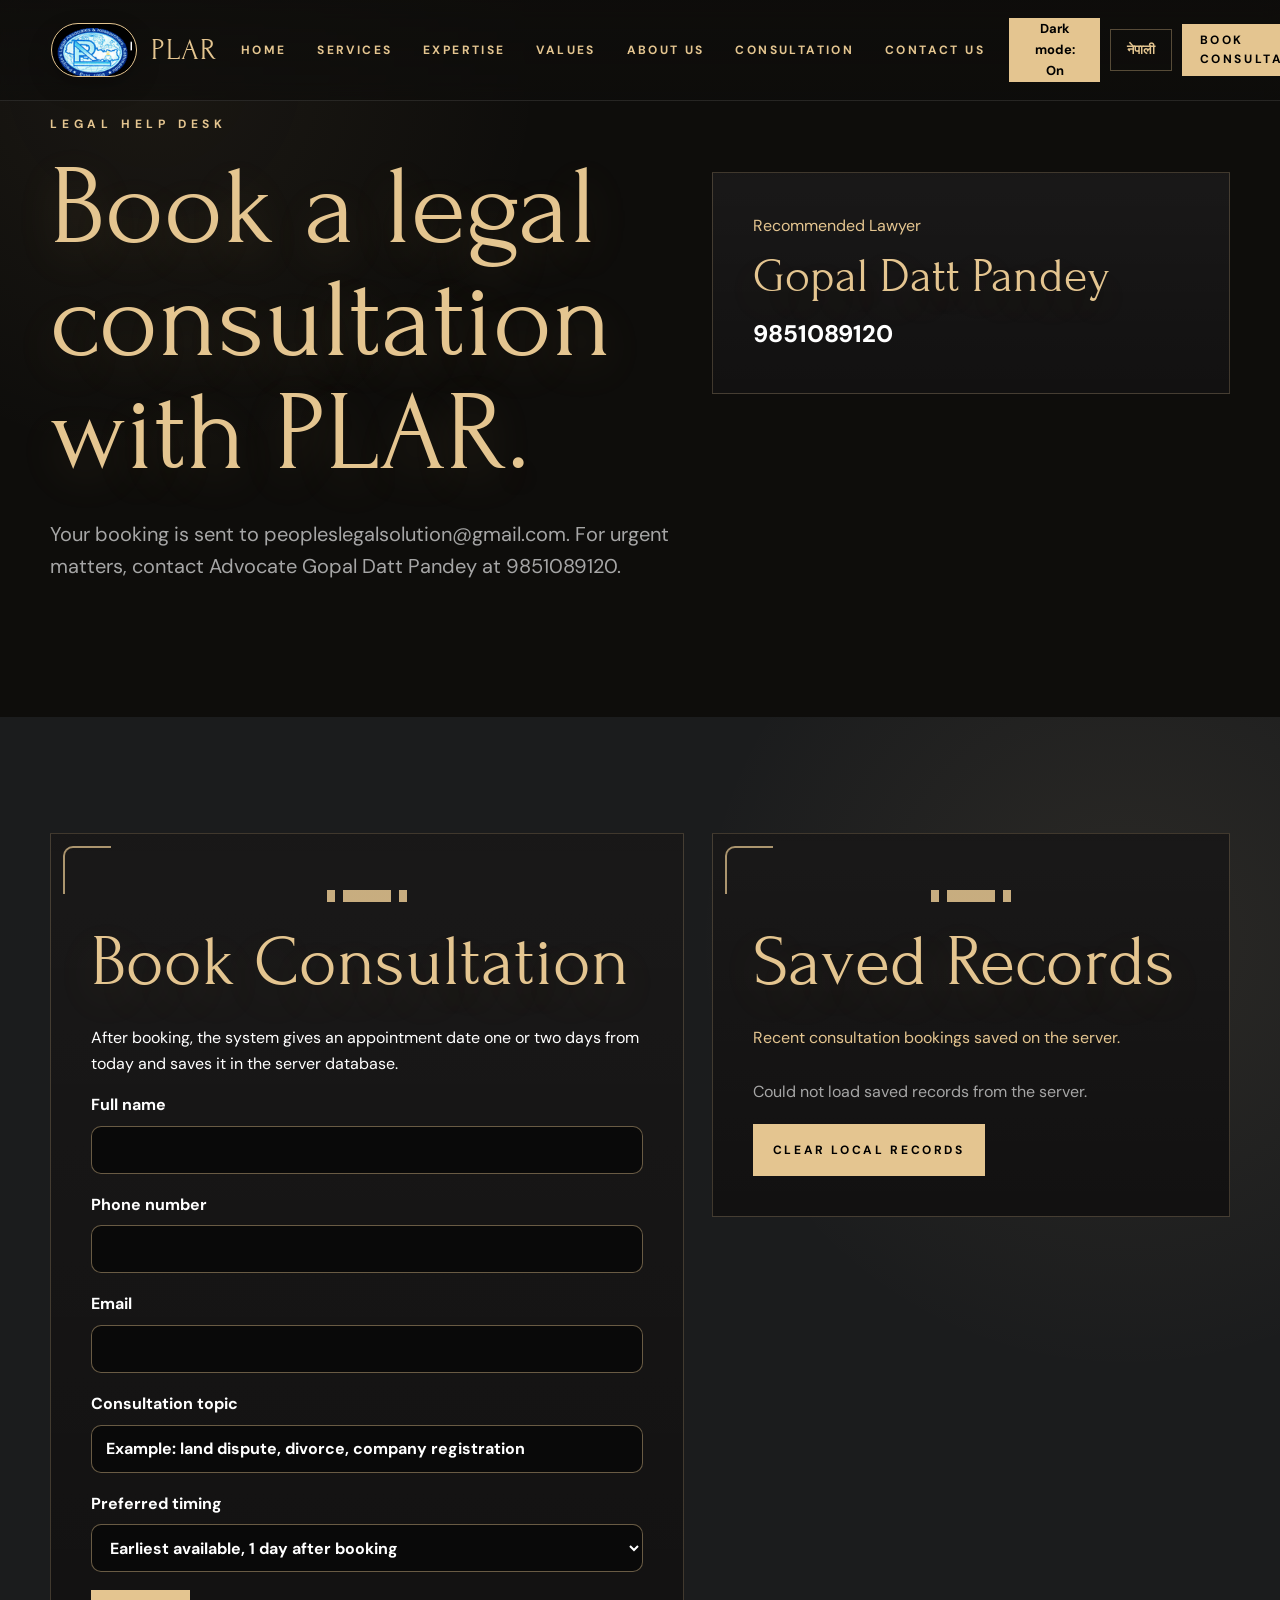
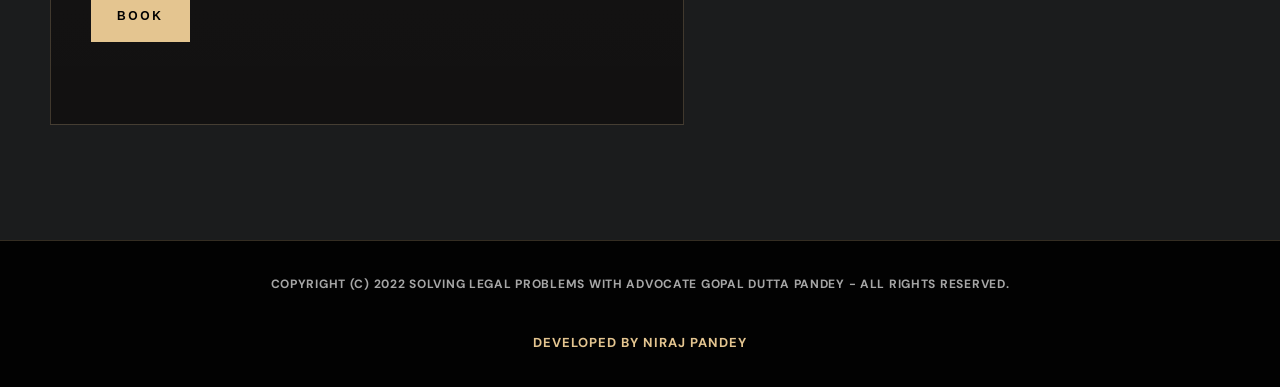
==== commit bcc3ede1: "Replace theme selector with dark mode toggle" ====
--- a/consultation.html
+++ b/consultation.html
@@ -26,11 +26,7 @@
       <a href="index.html#contact" data-i18n="navContact">Contact Us</a>
     </nav>
     <div class="site-actions" aria-label="Display options">
-      <div class="segmented-control" role="group" aria-label="Theme">
-        <button type="button" class="mode-option is-active" data-theme-choice="dark" data-i18n="darkMode">Dark</button>
-        <button type="button" class="mode-option" data-theme-choice="light" data-i18n="lightMode">White</button>
-        <button type="button" class="mode-option" data-theme-choice="bright" data-i18n="brightMode">Bright</button>
-      </div>
+      <button type="button" class="theme-toggle" data-theme-toggle data-i18n="darkModeOn">Dark mode: On</button>
       <button type="button" class="language-toggle" data-lang-toggle data-i18n="languageButton">नेपाली</button>
       <a class="header-cta" href="#booking" data-i18n="bookConsultation">Book Consultation</a>
     </div>
--- a/css/legal.css
+++ b/css/legal.css
@@ -178,15 +178,7 @@
   gap: 10px;
 }
 
-.segmented-control {
-  display: flex;
-  padding: 4px;
-  border: 1px solid var(--line);
-  border-radius: 999px;
-  background: color-mix(in srgb, var(--panel-soft) 82%, transparent);
-}
-
-.mode-option,
+.theme-toggle,
 .language-toggle,
 .menu-toggle {
   border: 0;
@@ -198,23 +190,19 @@
   cursor: pointer;
 }
 
-.mode-option {
-  min-height: 34px;
-  padding: 0 14px;
-  border-radius: 999px;
-}
-
-.mode-option.is-active {
-  background: var(--button);
-  color: var(--button-text);
-}
-
+.theme-toggle,
 .language-toggle {
   min-height: 42px;
   padding: 0 16px;
   border: 1px solid var(--line);
   border-radius: 999px;
   color: var(--text);
+}
+
+.theme-toggle.is-active {
+  border-color: transparent;
+  background: var(--button);
+  color: var(--button-text);
 }
 
 .header-cta,
@@ -1613,14 +1601,6 @@
     justify-content: space-between;
   }
 
-  .segmented-control {
-    flex: 1;
-  }
-
-  .mode-option {
-    flex: 1;
-  }
-
   .section {
     padding: 68px 0;
   }
@@ -1933,18 +1913,18 @@
   transform: scaleX(1);
 }
 
-.segmented-control {
-  display: flex;
-  flex: 0 0 auto;
-  background: color-mix(in srgb, var(--surface) 76%, transparent);
-}
-
+.theme-toggle,
 .language-toggle,
 .menu-toggle {
   border-color: var(--line);
   background: transparent;
   color: var(--gold);
   border-radius: 0;
+}
+
+.theme-toggle.is-active {
+  background: var(--gold);
+  color: #000000;
 }
 
 .header-cta,
@@ -2406,6 +2386,60 @@
   color: var(--text);
 }
 
+body[data-theme="light"] .consultation-home-grid,
+body[data-theme="light"] .tool-card,
+body[data-theme="light"] .records-card,
+body[data-theme="light"] .contact-card,
+body[data-theme="light"] .about-panel,
+body[data-theme="light"] .service-grid article,
+body[data-theme="light"] .gallery-library,
+body[data-theme="light"] .gallery-card,
+body[data-theme="bright"] .consultation-home-grid,
+body[data-theme="bright"] .tool-card,
+body[data-theme="bright"] .records-card,
+body[data-theme="bright"] .contact-card,
+body[data-theme="bright"] .about-panel,
+body[data-theme="bright"] .service-grid article,
+body[data-theme="bright"] .gallery-library,
+body[data-theme="bright"] .gallery-card {
+  background:
+    linear-gradient(180deg, rgba(255, 255, 255, 0.82), rgba(255, 255, 255, 0.96)),
+    var(--panel);
+}
+
+body[data-theme="light"] .smart-form input,
+body[data-theme="light"] .smart-form select,
+body[data-theme="light"] .smart-form textarea,
+body[data-theme="bright"] .smart-form input,
+body[data-theme="bright"] .smart-form select,
+body[data-theme="bright"] .smart-form textarea {
+  border-color: rgba(143, 103, 19, 0.38);
+  background: #ffffff;
+  color: #111111;
+  -webkit-text-fill-color: #111111;
+  caret-color: #111111;
+}
+
+body[data-theme="dark"] .smart-form input,
+body[data-theme="dark"] .smart-form select,
+body[data-theme="dark"] .smart-form textarea {
+  background: #090909;
+  color: #ffffff;
+  -webkit-text-fill-color: #ffffff;
+  caret-color: var(--gold);
+}
+
+.smart-form input::placeholder,
+.smart-form textarea::placeholder {
+  color: color-mix(in srgb, currentColor 62%, transparent);
+  opacity: 1;
+}
+
+body[data-theme="light"] .form-status,
+body[data-theme="bright"] .form-status {
+  color: #5f430c;
+}
+
 .footer {
   width: 100%;
   margin: 0;
@@ -2498,19 +2532,16 @@
     overflow-y: auto;
   }
 
-  .segmented-control {
+  .language-toggle {
+    display: none;
+  }
+
+  .theme-toggle {
     flex: 1 1 auto;
     min-width: 0;
-  }
-
-  .mode-option {
-    min-width: 0;
-    padding-inline: 8px;
+    padding-inline: 10px;
     font-size: 12px;
-  }
-
-  .language-toggle {
-    display: none;
+    text-align: center;
   }
 
   .brand-mark {
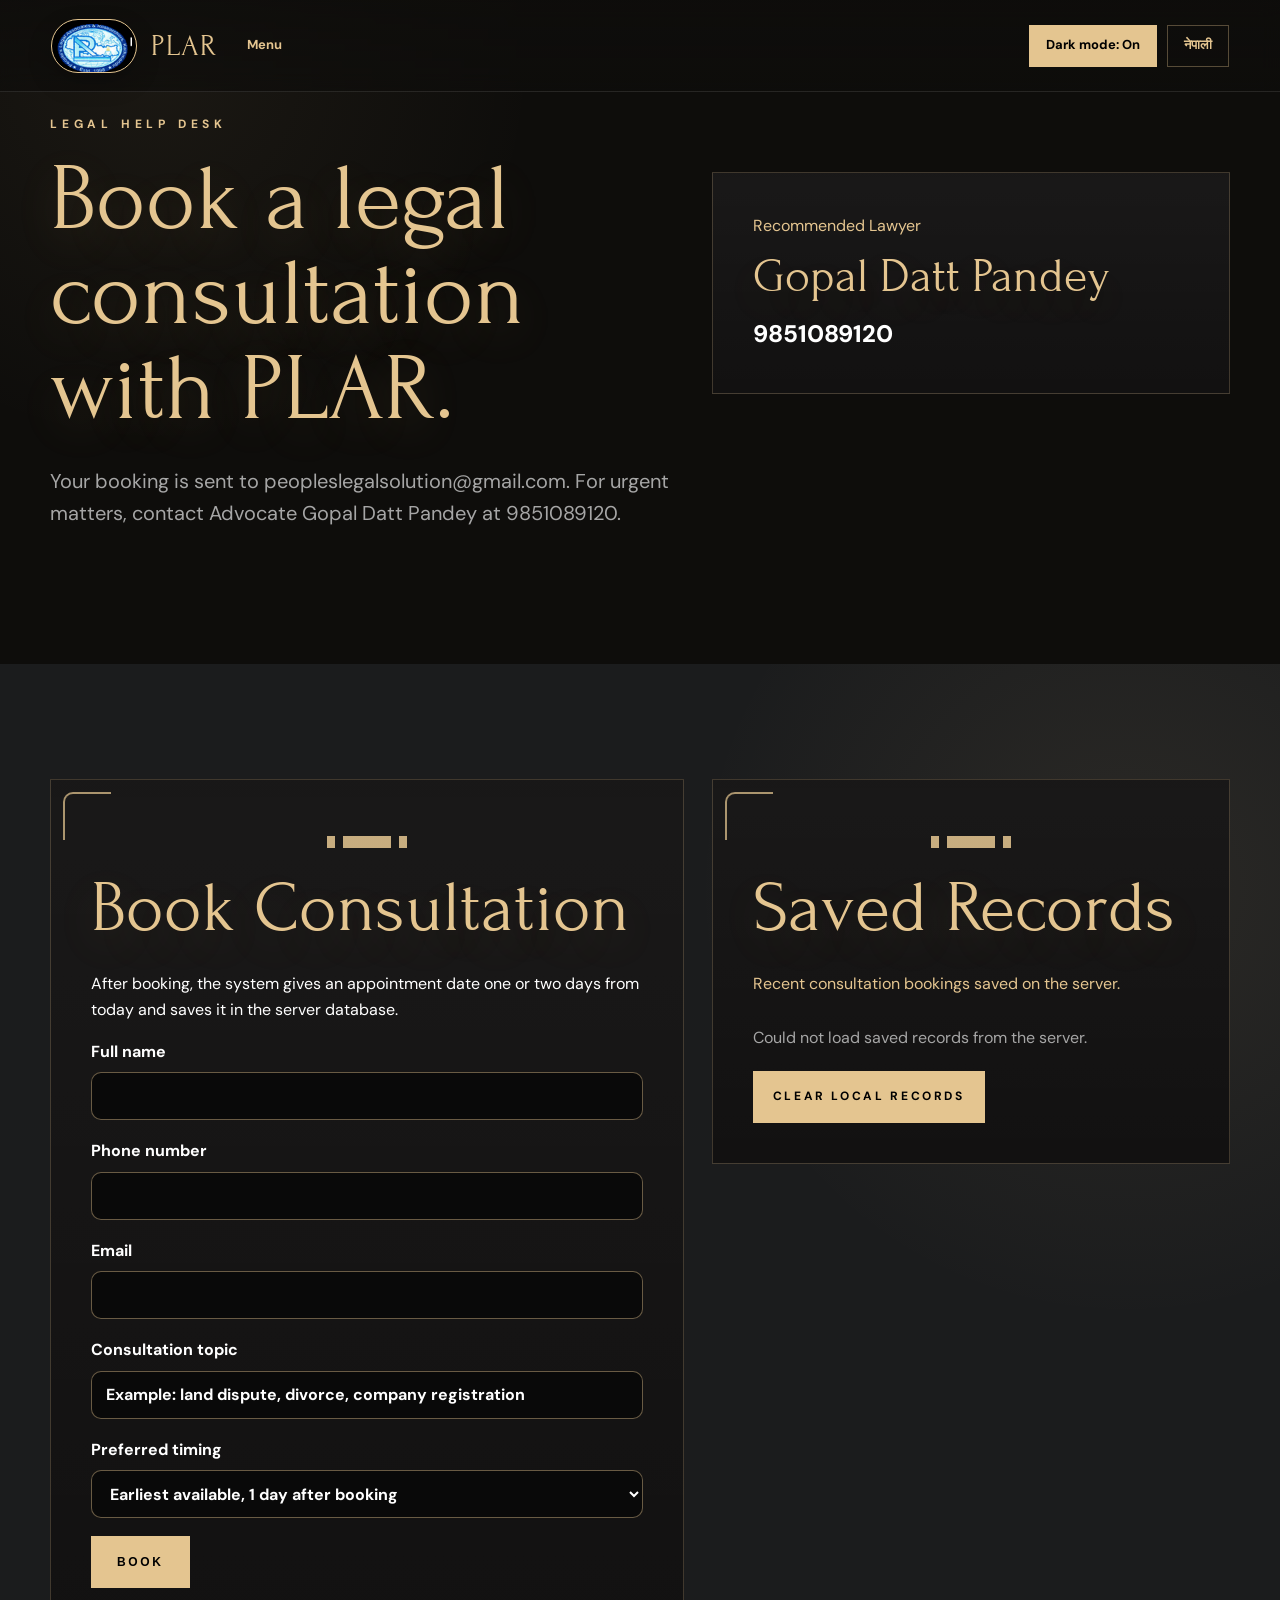
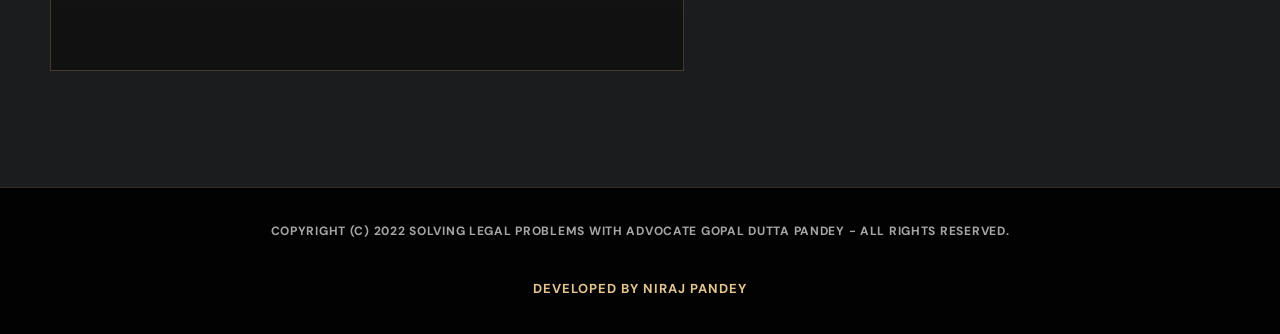
==== commit daefa48d: "Improve responsive header layout" ====
--- a/consultation.html
+++ b/consultation.html
@@ -7,7 +7,7 @@
   <link rel="preconnect" href="https://fonts.googleapis.com">
   <link rel="preconnect" href="https://fonts.gstatic.com" crossorigin>
   <link href="https://fonts.googleapis.com/css2?family=DM+Sans:wght@400;700&family=Forum&display=swap" rel="stylesheet">
-  <link rel="stylesheet" href="css/legal.css?v=23">
+  <link rel="stylesheet" href="css/legal.css?v=24">
 </head>
 <body data-theme="dark">
   <header class="site-header">
--- a/css/legal.css
+++ b/css/legal.css
@@ -1599,6 +1599,7 @@
   .site-actions {
     width: 100%;
     justify-content: space-between;
+    gap: 10px;
   }
 
   .section {
@@ -1876,7 +1877,7 @@
 .site-nav {
   flex: 1 1 auto;
   justify-content: center;
-  gap: clamp(18px, 2.4vw, 34px);
+  gap: clamp(12px, 1.6vw, 26px);
 }
 
 .site-nav a {
@@ -1884,7 +1885,7 @@
   color: var(--text);
   font-size: 12px;
   font-weight: 700;
-  letter-spacing: 0.2em;
+  letter-spacing: 0.16em;
   text-transform: uppercase;
 }
 
@@ -2120,7 +2121,7 @@
 h1 {
   max-width: 900px;
   margin: 0 auto 28px;
-  font-size: clamp(58px, 8.8vw, 126px);
+  font-size: clamp(54px, 7.4vw, 106px);
   line-height: 1;
 }
 
@@ -2504,6 +2505,44 @@
   }
 }
 
+@media (max-width: 1440px) {
+  .site-header {
+    flex-wrap: wrap;
+  }
+
+  .menu-toggle {
+    display: inline-flex;
+  }
+
+  .site-nav {
+    position: fixed;
+    top: 92px;
+    left: 0;
+    right: 0;
+    display: none;
+    grid-template-columns: repeat(2, minmax(0, 1fr));
+    gap: 18px;
+    padding: 28px;
+    border: 0;
+    border-top: 1px solid var(--line);
+    border-radius: 0;
+    background: var(--surface);
+    box-shadow: 0 28px 70px var(--shadow);
+  }
+
+  .site-nav.is-open {
+    display: grid;
+  }
+
+  .site-actions {
+    margin-left: auto;
+  }
+
+  .header-cta {
+    display: none;
+  }
+}
+
 @media (max-width: 720px) {
   .wrap,
   .site-header {
@@ -2532,16 +2571,14 @@
     overflow-y: auto;
   }
 
-  .language-toggle {
-    display: none;
-  }
-
+  .language-toggle,
   .theme-toggle {
     flex: 1 1 auto;
     min-width: 0;
     padding-inline: 10px;
     font-size: 12px;
     text-align: center;
+    white-space: nowrap;
   }
 
   .brand-mark {
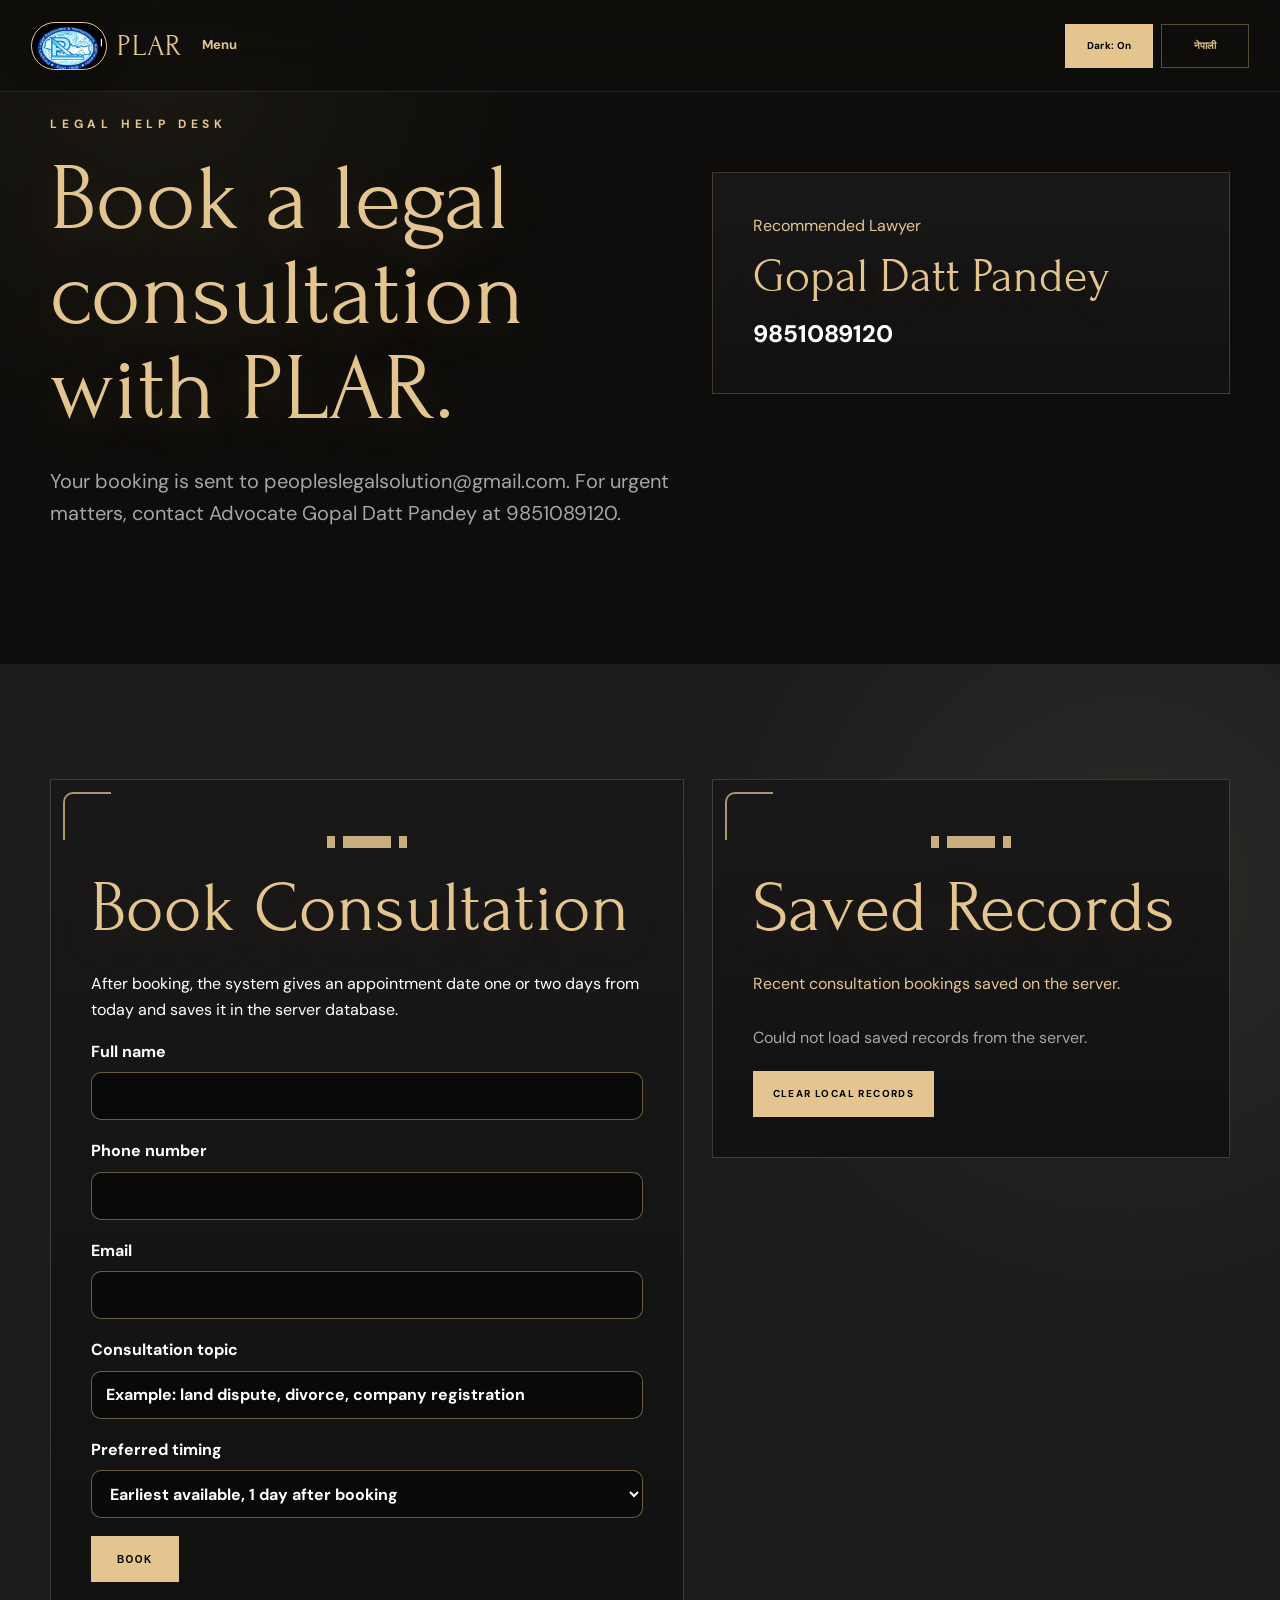
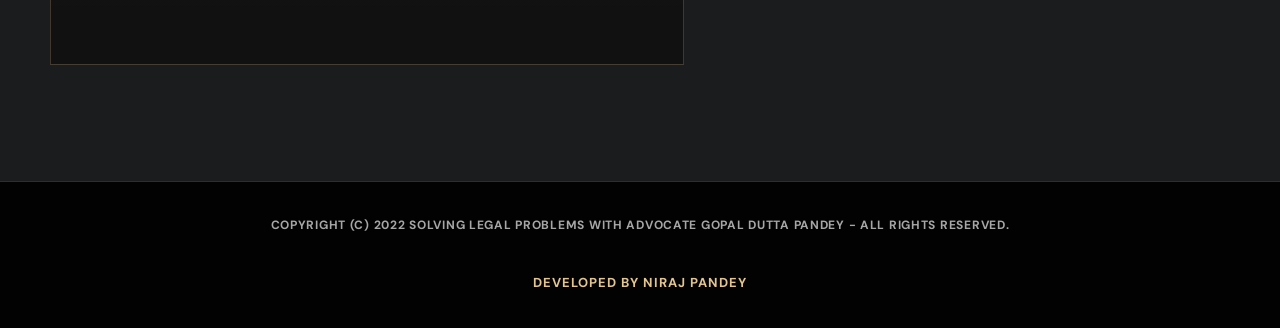
==== commit af36564f: "Align desktop header controls" ====
--- a/consultation.html
+++ b/consultation.html
@@ -7,7 +7,7 @@
   <link rel="preconnect" href="https://fonts.googleapis.com">
   <link rel="preconnect" href="https://fonts.gstatic.com" crossorigin>
   <link href="https://fonts.googleapis.com/css2?family=DM+Sans:wght@400;700&family=Forum&display=swap" rel="stylesheet">
-  <link rel="stylesheet" href="css/legal.css?v=24">
+  <link rel="stylesheet" href="css/legal.css?v=26">
 </head>
 <body data-theme="dark">
   <header class="site-header">
@@ -26,7 +26,7 @@
       <a href="index.html#contact" data-i18n="navContact">Contact Us</a>
     </nav>
     <div class="site-actions" aria-label="Display options">
-      <button type="button" class="theme-toggle" data-theme-toggle data-i18n="darkModeOn">Dark mode: On</button>
+      <button type="button" class="theme-toggle" data-theme-toggle data-i18n="darkModeOn">Dark: On</button>
       <button type="button" class="language-toggle" data-lang-toggle data-i18n="languageButton">नेपाली</button>
       <a class="header-cta" href="#booking" data-i18n="bookConsultation">Book Consultation</a>
     </div>
--- a/css/legal.css
+++ b/css/legal.css
@@ -1829,7 +1829,8 @@
   inset: 0 0 auto;
   width: 100%;
   min-height: 92px;
-  padding: 18px clamp(20px, 4vw, 64px);
+  gap: clamp(12px, 1.1vw, 22px);
+  padding: 16px clamp(16px, 2.4vw, 48px);
   border: 0;
   border-bottom: 1px solid hsla(0, 0%, 100%, 0.1);
   border-radius: 0;
@@ -1838,6 +1839,12 @@
   backdrop-filter: blur(10px);
 }
 
+@media (min-width: 1701px) {
+  .site-header {
+    flex-wrap: nowrap;
+  }
+}
+
 .brand-text,
 .footer-brand {
   color: var(--gold);
@@ -1852,12 +1859,12 @@
 
 .brand {
   align-items: center;
-  gap: 14px;
+  gap: 10px;
 }
 
 .brand-mark {
-  width: 86px;
-  height: 54px;
+  width: 76px;
+  height: 48px;
   padding: 4px;
   border-radius: 999px;
 }
@@ -1877,15 +1884,16 @@
 .site-nav {
   flex: 1 1 auto;
   justify-content: center;
-  gap: clamp(12px, 1.6vw, 26px);
+  gap: clamp(9px, 1.05vw, 20px);
+  min-width: 0;
 }
 
 .site-nav a {
   position: relative;
   color: var(--text);
-  font-size: 12px;
+  font-size: clamp(10px, 0.7vw, 12px);
   font-weight: 700;
-  letter-spacing: 0.16em;
+  letter-spacing: 0.12em;
   text-transform: uppercase;
 }
 
@@ -1921,6 +1929,7 @@
   background: transparent;
   color: var(--gold);
   border-radius: 0;
+  white-space: nowrap;
 }
 
 .theme-toggle.is-active {
@@ -1935,14 +1944,14 @@
   position: relative;
   isolation: isolate;
   overflow: hidden;
-  min-height: 52px;
+  min-height: 46px;
   border: 2px solid var(--gold);
   border-radius: 0;
   background: var(--gold);
   color: #000000;
-  font-size: 12px;
+  font-size: clamp(10px, 0.72vw, 12px);
   font-weight: 700;
-  letter-spacing: 0.22em;
+  letter-spacing: 0.14em;
   text-transform: uppercase;
   transition: color 250ms ease, border-color 250ms ease, transform 250ms ease;
 }
@@ -1959,6 +1968,28 @@
   font-weight: 700;
   letter-spacing: 0.2em;
   text-transform: uppercase;
+}
+
+.site-actions {
+  flex: 0 0 auto;
+  gap: 8px;
+  margin-left: 0;
+}
+
+.site-actions .theme-toggle,
+.site-actions .language-toggle {
+  min-width: 88px;
+  min-height: 44px;
+  padding-inline: clamp(10px, 0.8vw, 14px);
+  font-size: clamp(10px, 0.72vw, 12px);
+  font-weight: 700;
+  letter-spacing: 0.04em;
+  line-height: 1;
+}
+
+.site-actions .header-cta {
+  min-height: 44px;
+  padding-inline: clamp(12px, 0.9vw, 18px);
 }
 
 .header-cta::before,
@@ -2505,7 +2536,7 @@
   }
 }
 
-@media (max-width: 1440px) {
+@media (max-width: 1700px) {
   .site-header {
     flex-wrap: wrap;
   }
@@ -2553,7 +2584,7 @@
     left: 14px;
     right: 14px;
     width: calc(100% - 28px);
-    padding: 14px;
+    padding: 10px 12px 12px;
     border: 1px solid hsla(38, 61%, 73%, 0.28);
     background: var(--navbar);
   }
@@ -2561,6 +2592,7 @@
   .site-actions {
     width: 100%;
     justify-content: space-between;
+    gap: 8px;
   }
 
   .site-nav {
@@ -2575,20 +2607,31 @@
   .theme-toggle {
     flex: 1 1 auto;
     min-width: 0;
-    padding-inline: 10px;
-    font-size: 12px;
+    min-height: 38px;
+    padding-inline: 8px;
+    font-size: 11px;
+    letter-spacing: 0.08em;
     text-align: center;
     white-space: nowrap;
   }
 
   .brand-mark {
-    width: 68px;
-    height: 44px;
+    width: 58px;
+    height: 38px;
+  }
+
+  .brand-text {
+    font-size: 36px;
+  }
+
+  .menu-toggle {
+    min-height: 38px;
+    padding-inline: 4px;
   }
 
   .hero-content {
     min-height: 100vh;
-    padding: 132px 0 360px;
+    padding: 230px 0 330px;
   }
 
   h1 {
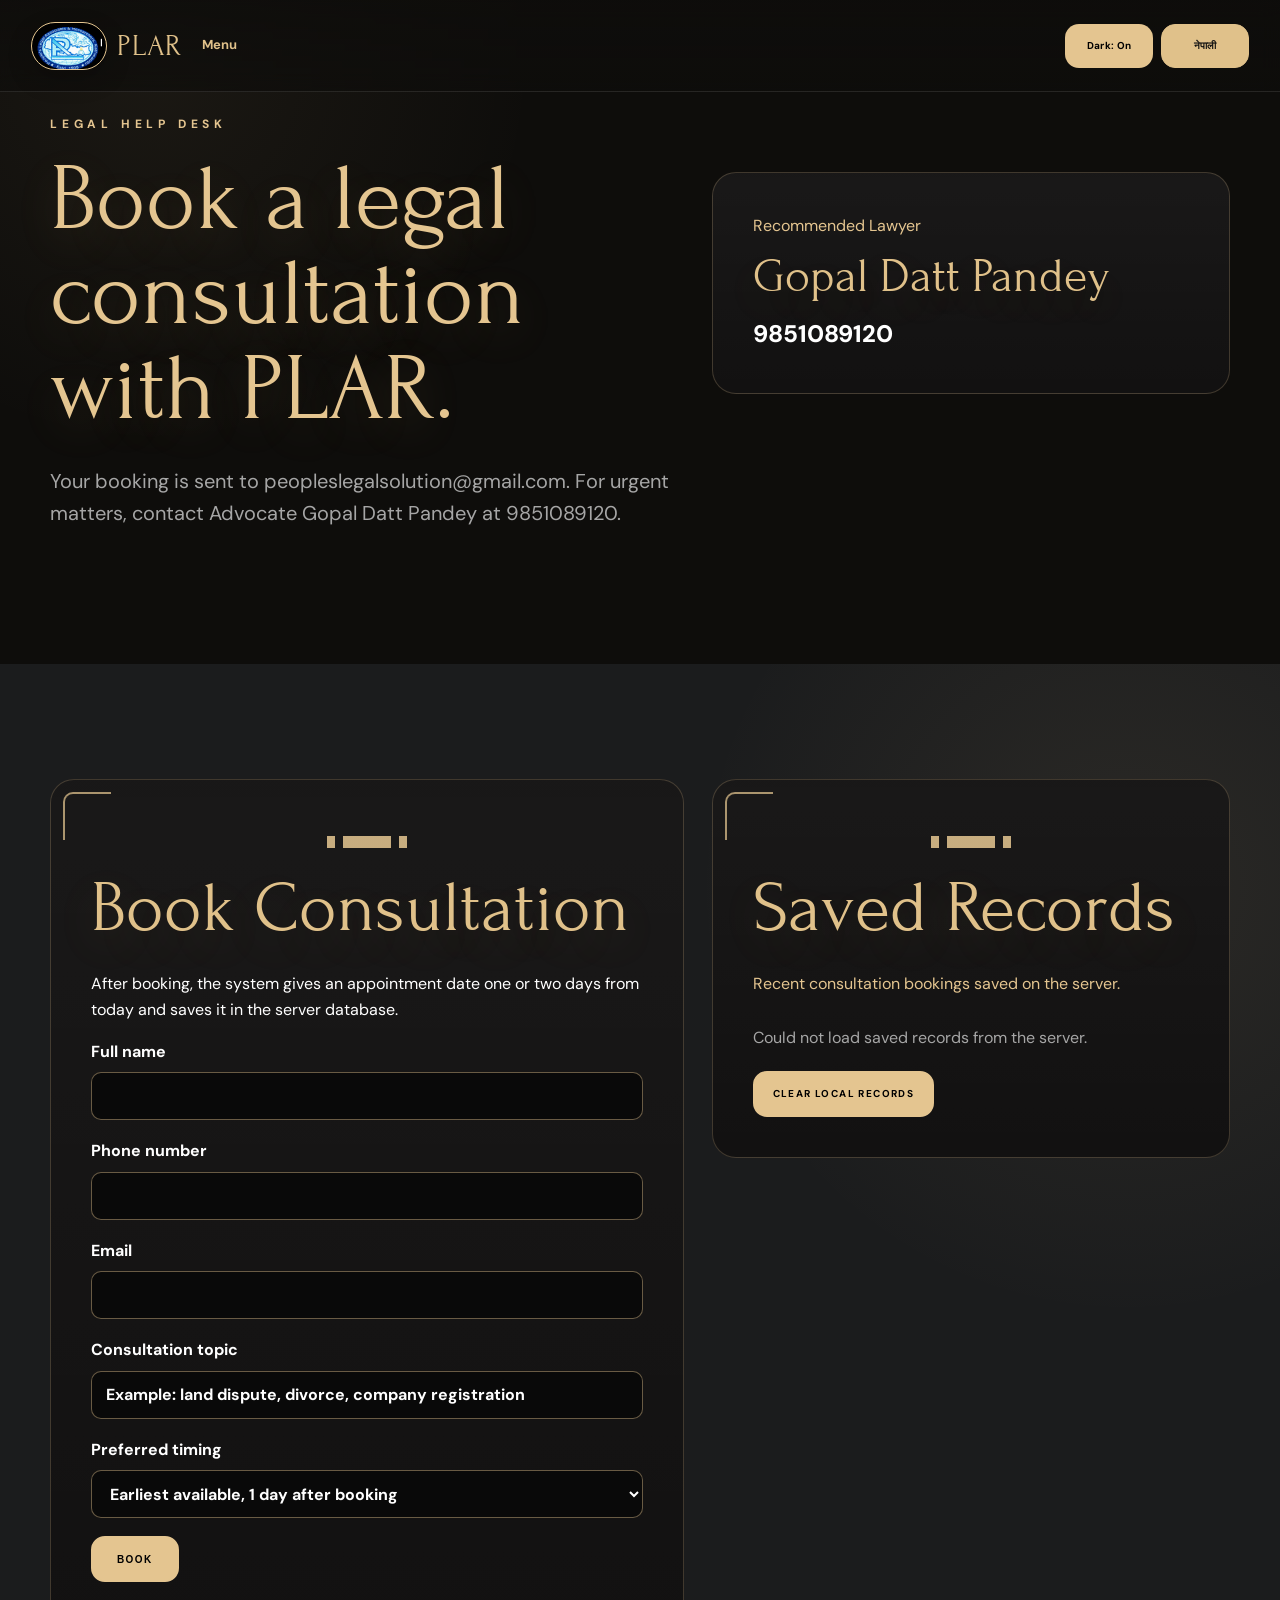
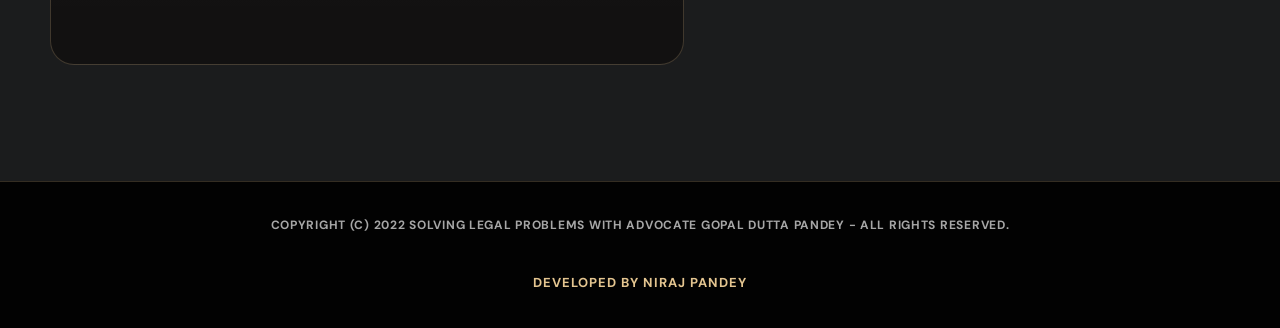
==== commit bf504b78: "Polish light theme and rounded edges" ====
--- a/consultation.html
+++ b/consultation.html
@@ -3,16 +3,26 @@
 <head>
   <meta charset="UTF-8">
   <meta name="viewport" content="width=device-width, initial-scale=1.0">
-  <title>Consultation - People's Legal Associates and Researcher</title>
+  <title>Book Consultation | PLAR Law Firm Nepal</title>
+  <meta name="description" content="Book a legal consultation with People's Legal Associates and Researcher (PLAR) for corporate, family, investment, litigation and compliance matters in Nepal.">
+  <meta name="robots" content="index, follow">
+  <meta name="theme-color" content="#111111">
+  <link rel="canonical" href="https://www.plar.com.np/consultation.html">
+  <meta property="og:type" content="website">
+  <meta property="og:title" content="Book Consultation - PLAR Law Firm Nepal">
+  <meta property="og:description" content="Request a consultation with PLAR for legal guidance in Nepal.">
+  <meta property="og:url" content="https://www.plar.com.np/consultation.html">
+  <meta property="og:image" content="https://www.plar.com.np/plar-preview.png">
+  <meta name="twitter:card" content="summary_large_image">
   <link rel="preconnect" href="https://fonts.googleapis.com">
   <link rel="preconnect" href="https://fonts.gstatic.com" crossorigin>
-  <link href="https://fonts.googleapis.com/css2?family=DM+Sans:wght@400;700&family=Forum&display=swap" rel="stylesheet">
-  <link rel="stylesheet" href="css/legal.css?v=26">
+  <link href="https://fonts.googleapis.com/css2?family=DM+Sans:wght@400;700&family=Forum&family=Inter:wght@400;500;600;700;800&family=Playfair+Display:wght@500;600;700&display=swap" rel="stylesheet">
+  <link rel="stylesheet" href="css/legal.css?v=28">
 </head>
 <body data-theme="dark">
   <header class="site-header">
     <a class="brand" href="index.html" aria-label="PLAR home">
-      <span class="brand-mark"><img src="public/home/plar-seal-full.png" alt=""></span>
+      <span class="brand-mark"><img src="public/home/plar-seal-full.png" width="214" height="140" alt="PLAR logo" decoding="async"></span>
       <span class="brand-text">PLAR</span>
     </a>
     <button class="menu-toggle" type="button" aria-label="Toggle navigation" data-i18n="menu">Menu</button>
@@ -20,9 +30,8 @@
       <a href="index.html#home" data-i18n="navHome">Home</a>
       <a href="index.html#services" data-i18n="navServices">Services</a>
       <a href="index.html#expertise" data-i18n="navExpertise">Expertise</a>
-      <a href="index.html#values" data-i18n="navValues">Values</a>
+      <a href="index.html#results" data-i18n="navResultsValues">Results & Values</a>
       <a href="index.html#about" data-i18n="navAbout">About Us</a>
-      <a href="consultation.html" data-i18n="navConsultation">Consultation</a>
       <a href="index.html#contact" data-i18n="navContact">Contact Us</a>
     </nav>
     <div class="site-actions" aria-label="Display options">
--- a/css/legal.css
+++ b/css/legal.css
@@ -2279,6 +2279,180 @@
   grid-template-columns: repeat(3, minmax(0, 1fr));
 }
 
+/* Champagne light-mode law-firm direction. */
+body[data-theme="light"] {
+  --font-sans: "Inter", "DM Sans", sans-serif;
+  --font-serif: "Playfair Display", Forum, serif;
+  --font-display: "Playfair Display", Forum, serif;
+  --gold: #c9a86a;
+  --gold-light: #e0c18a;
+  --gold-soft: #b08d57;
+  --gold-deep: #8b6a37;
+  --gold-hover: #b08d57;
+  --button: #c9a86a;
+  --button-hover: #b08d57;
+  --button-text: #111111;
+  --section-title: #111111;
+  --section-body: #1e1b18;
+  --line: rgba(201, 168, 106, 0.38);
+  --shadow: rgba(0, 0, 0, 0.18);
+  background:
+    radial-gradient(circle at 8% 12%, rgba(255, 255, 255, 0.48), transparent 26%),
+    linear-gradient(135deg, #f7e8cf 0%, #d7b47f 52%, #b98b4b 100%);
+  color: #111111;
+}
+
+body[data-theme="light"] .site-header {
+  background: rgba(17, 17, 17, 0.76);
+  border-bottom: 1px solid rgba(201, 168, 106, 0.34);
+  backdrop-filter: blur(16px) saturate(118%);
+  -webkit-backdrop-filter: blur(16px) saturate(118%);
+}
+
+body[data-theme="light"] .hero {
+  margin: 0;
+  border-block: 1px solid #c9a86a;
+  background: #111111;
+  box-shadow: 0 30px 80px rgba(0, 0, 0, 0.35);
+}
+
+body[data-theme="light"] .hero-shell {
+  background: #111111;
+}
+
+body[data-theme="light"] .hero-content h1 {
+  max-width: 1080px;
+  color: #ffffff;
+  font-family: var(--font-display);
+  font-size: clamp(42px, 6.8vw, 92px);
+  font-weight: 600;
+  line-height: 1.04;
+}
+
+body[data-theme="light"] .hero-points {
+  display: block;
+  max-width: 760px;
+  margin-inline: auto;
+  color: #ffffff;
+  font-size: clamp(17px, 1.6vw, 22px);
+  line-height: 1.65;
+}
+
+body[data-theme="light"] .hero-points li {
+  display: none;
+}
+
+body[data-theme="light"] .hero-points li:first-child {
+  display: block;
+}
+
+body[data-theme="light"] .hero-points li::before {
+  content: none;
+}
+
+body[data-theme="light"] .primary-button,
+body[data-theme="light"] .header-cta,
+body[data-theme="light"] .dark-button {
+  background: #c9a86a;
+  border-color: #c9a86a;
+  color: #111111;
+}
+
+body[data-theme="light"] .primary-button:hover,
+body[data-theme="light"] .header-cta:hover,
+body[data-theme="light"] .dark-button:hover,
+body[data-theme="light"] .theme-toggle.is-active:hover {
+  border-color: #b08d57;
+  background: #b08d57;
+  color: #111111;
+}
+
+body[data-theme="light"] .section:not(.hero),
+body[data-theme="light"] .section:not(.hero):nth-of-type(even),
+body[data-theme="light"] .soft-band,
+body[data-theme="light"] .consultation-hero {
+  background:
+    radial-gradient(circle at 12% 8%, rgba(255, 255, 255, 0.38), transparent 30%),
+    linear-gradient(135deg, #f7e8cf 0%, #d7b47f 52%, #b98b4b 100%);
+}
+
+body[data-theme="light"] .section:not(.hero) .section-head h2,
+body[data-theme="light"] .section-head h2,
+body[data-theme="light"] .welcome h2,
+body[data-theme="light"] .about-panel h2,
+body[data-theme="light"] .lawyer-section h2,
+body[data-theme="light"] .contact-card h3,
+body[data-theme="light"] .service-grid h3,
+body[data-theme="light"] .blog-grid h3,
+body[data-theme="light"] .testimonial-grid h3 {
+  color: #111111;
+  font-family: var(--font-display);
+}
+
+body[data-theme="light"] .section-head p,
+body[data-theme="light"] .expert-layout p,
+body[data-theme="light"] .lawyer-layout p,
+body[data-theme="light"] .about-panel p,
+body[data-theme="light"] .service-grid p,
+body[data-theme="light"] .check-list,
+body[data-theme="light"] .contact-item p,
+body[data-theme="light"] .profile-grid p,
+body[data-theme="light"] .testimonial-grid p,
+body[data-theme="light"] .blog-grid p,
+body[data-theme="light"] .consultation-home-grid p {
+  color: #1e1b18;
+}
+
+body[data-theme="light"] .service-grid article,
+body[data-theme="light"] .profile-grid article,
+body[data-theme="light"] .results-grid article,
+body[data-theme="light"] .testimonial-grid article,
+body[data-theme="light"] .blog-grid article,
+body[data-theme="light"] .contact-card,
+body[data-theme="light"] .about-panel,
+body[data-theme="light"] .tool-card,
+body[data-theme="light"] .records-card,
+body[data-theme="light"] .lawyer-mini-card,
+body[data-theme="light"] .gallery-library,
+body[data-theme="light"] .gallery-card,
+body[data-theme="light"] .consultation-home-grid,
+body[data-theme="light"] .quote {
+  border: 1px solid #e0c18a;
+  border-radius: 24px;
+  background:
+    linear-gradient(180deg, rgba(255, 255, 255, 0.74), rgba(255, 248, 237, 0.92)),
+    #fff8ed;
+  box-shadow: 0 22px 48px rgba(44, 29, 9, 0.13);
+}
+
+body[data-theme="light"] .service-grid article {
+  color: #111111;
+}
+
+body[data-theme="light"] .service-grid article:hover,
+body[data-theme="light"] .profile-grid article:hover,
+body[data-theme="light"] .results-grid article:hover,
+body[data-theme="light"] .testimonial-grid article:hover,
+body[data-theme="light"] .blog-grid article:hover {
+  border-color: #c9a86a;
+  box-shadow: 0 28px 60px rgba(44, 29, 9, 0.18);
+}
+
+body[data-theme="light"] .icon-arrow {
+  border-color: #c9a86a;
+  color: #c9a86a;
+}
+
+@media (max-width: 720px) {
+  .hero-content h1 {
+    font-size: clamp(38px, 12vw, 58px);
+  }
+
+  .hero-points {
+    font-size: 16px;
+  }
+}
+
 .service-grid article,
 .profile-grid article,
 .results-grid article,
@@ -2536,7 +2710,7 @@
   }
 }
 
-@media (max-width: 1700px) {
+@media (max-width: 1280px) {
   .site-header {
     flex-wrap: wrap;
   }
@@ -2672,3 +2846,230 @@
     grid-template-columns: repeat(3, minmax(0, 1fr));
   }
 }
+
+/* Champagne light-mode card polish above later responsive rules. */
+body[data-theme="light"] .service-grid article,
+body[data-theme="light"] .profile-grid article,
+body[data-theme="light"] .results-grid article,
+body[data-theme="light"] .testimonial-grid article,
+body[data-theme="light"] .blog-grid article,
+body[data-theme="light"] .contact-card,
+body[data-theme="light"] .about-panel,
+body[data-theme="light"] .tool-card,
+body[data-theme="light"] .records-card,
+body[data-theme="light"] .lawyer-mini-card,
+body[data-theme="light"] .gallery-library,
+body[data-theme="light"] .gallery-card,
+body[data-theme="light"] .consultation-home-grid,
+body[data-theme="light"] .quote {
+  border-color: #e0c18a;
+  border-radius: 24px;
+  background:
+    linear-gradient(180deg, rgba(255, 255, 255, 0.74), rgba(255, 248, 237, 0.92)),
+    #fff8ed;
+  color: #111111;
+  box-shadow: 0 22px 48px rgba(44, 29, 9, 0.13);
+}
+
+body[data-theme="light"] .service-grid h3,
+body[data-theme="light"] .service-grid p {
+  color: #111111;
+}
+
+body[data-theme="light"] .primary-button,
+body[data-theme="light"] .header-cta,
+body[data-theme="light"] .dark-button,
+body[data-theme="light"] .theme-toggle.is-active {
+  border-color: #c9a86a;
+  background: #c9a86a;
+  color: #111111;
+}
+
+/* Header fit: merged nav + consistent champagne labels at 100% zoom. */
+@media (min-width: 1281px) {
+  .site-header {
+    flex-wrap: nowrap;
+    min-height: 74px;
+    gap: clamp(10px, 0.9vw, 18px);
+    padding: 14px clamp(18px, 2.4vw, 48px);
+  }
+
+  .brand {
+    gap: 8px;
+  }
+
+  .brand-text {
+    font-size: clamp(28px, 1.8vw, 38px);
+  }
+
+  .site-nav {
+    display: flex;
+    flex: 1 1 auto;
+    justify-content: center;
+    gap: clamp(12px, 1.05vw, 22px);
+    min-width: 0;
+    margin-inline: 0;
+  }
+
+  .site-nav a {
+    color: #e0c18a;
+    font-size: clamp(10px, 0.72vw, 13px);
+    letter-spacing: 0.12em;
+  }
+
+  .site-actions {
+    flex: 0 0 auto;
+    gap: 10px;
+    margin-left: 0;
+  }
+
+  .site-actions .theme-toggle,
+  .site-actions .language-toggle,
+  .site-actions .header-cta {
+    min-height: 44px;
+    padding-inline: clamp(12px, 1vw, 22px);
+    font-size: clamp(10px, 0.72vw, 12px);
+    letter-spacing: 0.1em;
+    line-height: 1;
+    white-space: nowrap;
+  }
+
+  .site-actions .theme-toggle,
+  .site-actions .language-toggle {
+    min-width: auto;
+    color: #111111;
+    background: #e0c18a;
+    border-color: #e0c18a;
+  }
+
+  .site-actions .header-cta {
+    display: inline-flex;
+    color: #111111;
+    background: #e0c18a;
+    border-color: #e0c18a;
+  }
+}
+
+body[data-theme="dark"] .site-header .brand-text,
+body[data-theme="dark"] .site-header .site-nav a,
+body[data-theme="dark"] .site-header .menu-toggle,
+body[data-theme="light"] .site-header .brand-text,
+body[data-theme="light"] .site-header .site-nav a,
+body[data-theme="light"] .site-header .menu-toggle {
+  color: #e0c18a;
+}
+
+/* Readable language button and stronger light-mode gold headings. */
+.site-actions .language-toggle,
+body[data-theme="light"] .site-actions .language-toggle,
+body[data-theme="dark"] .site-actions .language-toggle {
+  background: #e0c18a;
+  border-color: #e0c18a;
+  color: #111111;
+  font-weight: 800;
+  text-shadow: none;
+}
+
+body[data-theme="light"] .section-head h2,
+body[data-theme="light"] .section:not(.hero) .section-head h2,
+body[data-theme="light"] .welcome h2,
+body[data-theme="light"] .lawyer-section h2,
+body[data-theme="light"] .about-panel h2,
+body[data-theme="light"] .contact-card h3,
+body[data-theme="light"] .tool-card h2,
+body[data-theme="light"] .records-card h2,
+body[data-theme="light"] .lawyer-mini-card h2,
+body[data-theme="light"] .service-grid h3,
+body[data-theme="light"] .profile-grid h3,
+body[data-theme="light"] .results-grid h3,
+body[data-theme="light"] .testimonial-grid h3,
+body[data-theme="light"] .blog-grid h3,
+body[data-theme="light"] .quote {
+  color: #7a4f13;
+  text-shadow:
+    0 1px 0 rgba(255, 255, 255, 0.42),
+    0 10px 26px rgba(72, 43, 8, 0.18);
+}
+
+body[data-theme="light"] .hero-kicker {
+  color: #f0d89e;
+  text-shadow: 0 2px 14px rgba(0, 0, 0, 0.7);
+}
+
+body[data-theme="light"] .site-header .brand-text,
+body[data-theme="light"] .site-header .site-nav a,
+body[data-theme="light"] .site-header .menu-toggle {
+  color: #f0d89e;
+  text-shadow: 0 2px 14px rgba(0, 0, 0, 0.62);
+}
+
+body[data-theme="dark"] .section-head h2,
+body[data-theme="dark"] .section:not(.hero) .section-head h2,
+body[data-theme="dark"] .welcome h2,
+body[data-theme="dark"] .lawyer-section h2,
+body[data-theme="dark"] .about-panel h2,
+body[data-theme="dark"] .contact-card h3,
+body[data-theme="dark"] .tool-card h2,
+body[data-theme="dark"] .records-card h2,
+body[data-theme="dark"] .lawyer-mini-card h2 {
+  color: #e0c18a;
+}
+
+/* Final polish: softened premium edges. */
+.theme-toggle,
+.language-toggle,
+.menu-toggle,
+.header-cta,
+.primary-button,
+.secondary-button,
+.dark-button,
+.clear-button,
+.form-button {
+  border-radius: 14px;
+}
+
+.site-actions .theme-toggle,
+.site-actions .language-toggle,
+.site-actions .header-cta {
+  border-radius: 14px;
+}
+
+.hero-footer,
+.service-grid article,
+.profile-grid article,
+.results-grid article,
+.testimonial-grid article,
+.blog-grid article,
+.contact-card,
+.about-panel,
+.tool-card,
+.records-card,
+.lawyer-mini-card,
+.gallery-library,
+.gallery-card,
+.consultation-home-grid,
+.quote {
+  border-radius: 24px;
+}
+
+.welcome img,
+.expert-layout img,
+.lawyer-layout img,
+.profile-photo,
+.gallery-card img,
+.map-frame {
+  border-radius: 18px;
+}
+
+@media (max-width: 720px) {
+  .theme-toggle,
+  .language-toggle,
+  .menu-toggle,
+  .header-cta,
+  .primary-button,
+  .secondary-button,
+  .dark-button,
+  .clear-button {
+    border-radius: 12px;
+  }
+}
